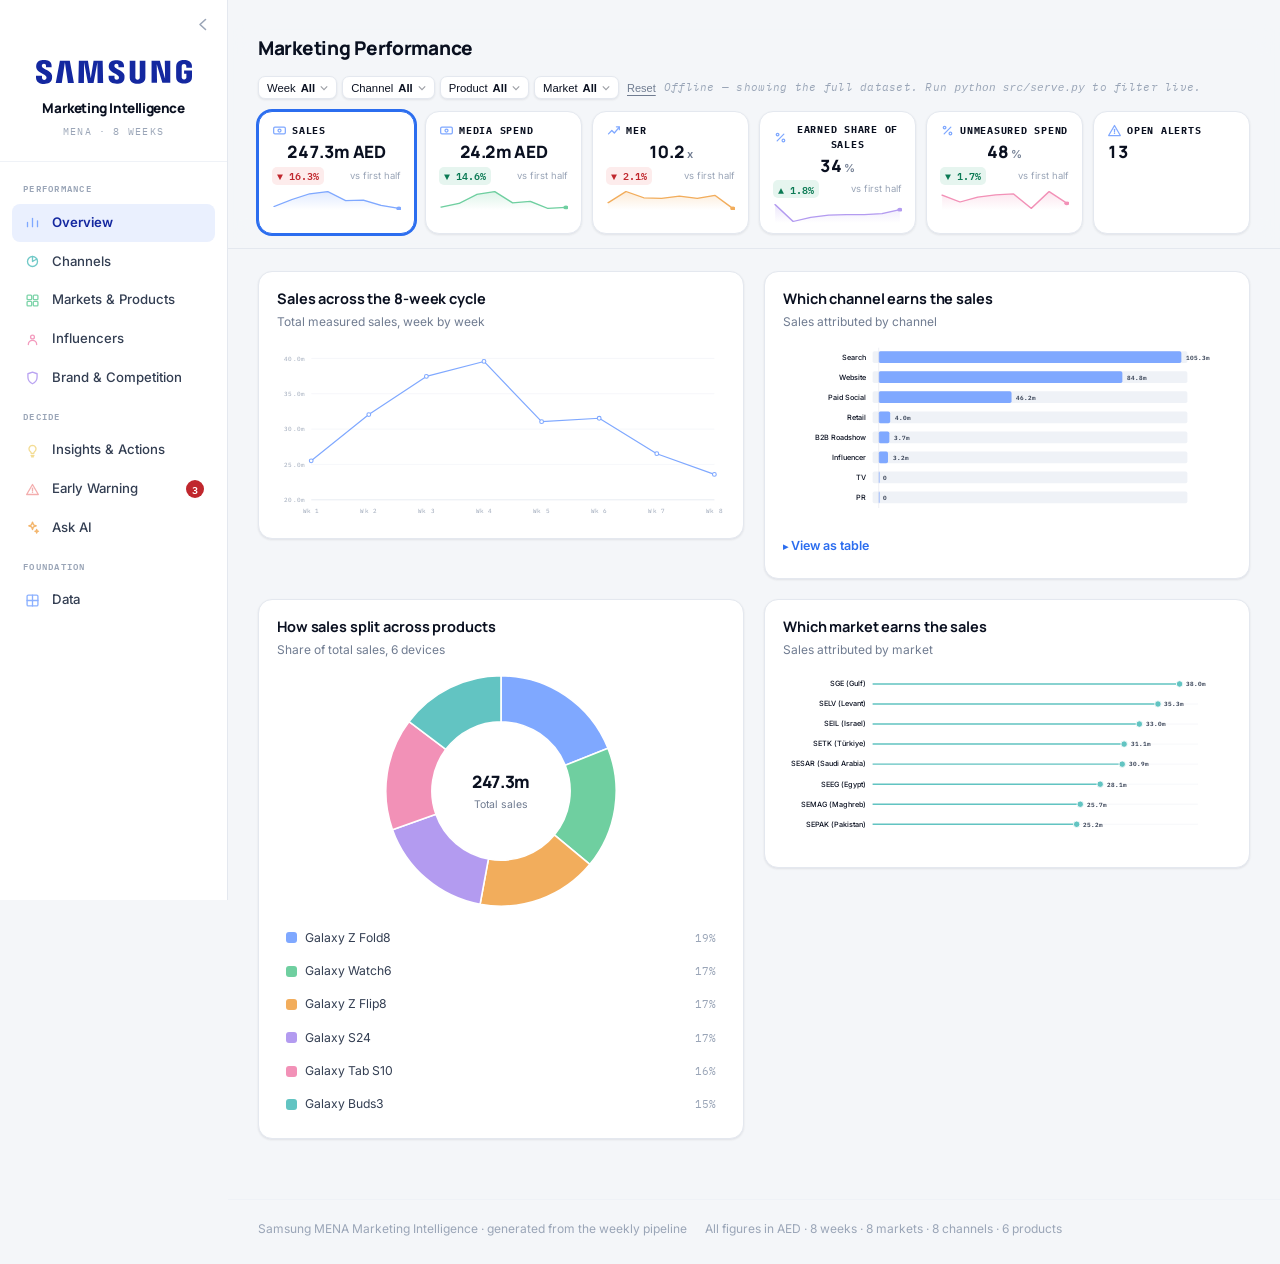
==== site/index.html @ e064be31 "Snapshot before cleanup: remove archived Streamlit/Power BI work and build artifacts" ====
<!doctype html>
<html lang="en">
<head>
<meta charset="utf-8">
<meta name="viewport" content="width=device-width, initial-scale=1">
<title>Overview · Samsung MENA Marketing Intelligence</title>
<link rel="stylesheet" href="assets/app.css">
<script>(function(){try{if(localStorage.getItem('sb-collapsed')==='1')document.documentElement.classList.add('sb-collapsed');}catch(e){}})();</script>
</head>
<body>
<div class="app">
<aside class="sidebar" id="sidebar">
  <div class="sb-top"><button class="sb-toggle" id="sbToggle" aria-label="Collapse sidebar" title="Collapse sidebar">
    <svg viewBox="0 0 15 15" fill="none" stroke="currentColor" stroke-width="1.6" stroke-linecap="round" stroke-linejoin="round"><path d="M9.5 2.5 4 7.5l5.5 5"/></svg>
  </button></div>
  <div class="sb-brand"><a href="index.html"><svg class="sb-logo" xmlns="http://www.w3.org/2000/svg" viewBox="0 0 7051.4024 1080" role="img" aria-label="Samsung"><g transform="matrix(12.944053,0,0,-12.944053,-540.03625,1620.0233)"><g transform="translate(558.9328,88.5098)"><path fill="currentColor" d="m 0,0 v -11.358 h 7.982 v -11.269 c 0.025,-1.007 -0.03,-2.093 -0.203,-2.962 -0.317,-2.102 -2.314,-5.681 -7.98,-5.681 -5.632,0 -7.593,3.579 -7.933,5.681 -0.143,0.869 -0.204,1.955 -0.204,2.962 v 35.593 c 0,1.259 0.085,2.637 0.352,3.68 0.387,1.897 2.068,5.638 7.743,5.638 5.957,0 7.444,-3.944 7.785,-5.638 0.224,-1.122 0.237,-3.004 0.237,-3.004 V 9.32 h 19.613 v 2.555 c 0,0 0.089,2.666 -0.149,5.154 C 25.769,31.638 13.732,36.26 -0.07,36.26 c -13.827,0 -25.62,-4.665 -27.338,-19.231 -0.155,-1.332 -0.392,-3.728 -0.392,-5.154 v -32.742 c 0,-1.426 0.046,-2.53 0.31,-5.136 1.28,-14.207 13.593,-19.243 27.365,-19.243 13.857,0 26.085,5.036 27.387,19.243 0.231,2.606 0.255,3.71 0.286,5.136 V 0 Z m -135.235,34.165 h -19.696 v -57.613 c 0.031,-1.004 0,-2.132 -0.173,-2.959 -0.411,-1.934 -2.05,-5.656 -7.484,-5.656 -5.364,0 -7.046,3.722 -7.426,5.656 -0.197,0.827 -0.222,1.955 -0.197,2.959 v 57.613 h -19.69 V -21.66 c -0.025,-1.439 0.088,-4.379 0.173,-5.149 1.359,-14.547 12.824,-19.27 27.14,-19.27 14.344,0 25.802,4.723 27.186,19.27 0.109,0.77 0.252,3.71 0.167,5.149 z m -180.97,0 -9.825,-60.876 -9.819,60.876 h -31.771 l -1.685,-77.878 h 19.464 l 0.527,72.094 13.392,-72.094 h 19.748 l 13.404,72.094 0.529,-72.094 h 19.513 l -1.742,77.878 z m -117.631,0 -14.426,-77.878 h 21.037 l 10.871,72.094 10.61,-72.094 h 20.891 l -14.366,77.878 z m 367.435,-62.701 -18.34,62.701 h -28.9 v -77.066 h 19.118 l -1.11,64.707 19.696,-64.707 h 27.717 v 77.066 h -19.243 z m -176.838,42.433 c -0.346,1.538 -0.246,3.172 -0.067,4.026 0.557,2.493 2.232,5.212 7.058,5.212 4.498,0 7.135,-2.804 7.135,-7.012 v -4.762 h 19.2 v 5.428 c 0,16.78 -15.044,19.416 -25.936,19.416 -13.718,0 -24.921,-4.522 -26.967,-17.148 -0.541,-3.436 -0.675,-6.486 0.186,-10.378 3.336,-15.743 30.743,-20.31 34.721,-30.266 0.702,-1.886 0.501,-4.291 0.143,-5.708 -0.596,-2.591 -2.339,-5.197 -7.506,-5.197 -4.846,0 -7.763,2.786 -7.763,6.985 l -0.006,7.474 h -20.666 v -5.941 c 0,-17.215 13.484,-22.409 28.007,-22.409 13.909,0 25.397,4.753 27.24,17.637 0.879,6.657 0.216,10.993 -0.137,12.626 -3.22,16.147 -32.431,21.004 -34.642,30.017 m -253.273,0.191 c -0.377,1.57 -0.289,3.227 -0.079,4.091 0.532,2.481 2.217,5.248 7.128,5.248 4.555,0 7.237,-2.831 7.237,-7.073 v -4.82 h 19.425 v 5.471 c 0,16.941 -15.274,19.641 -26.285,19.641 -13.833,0 -25.136,-4.592 -27.204,-17.309 -0.566,-3.491 -0.663,-6.562 0.155,-10.497 3.372,-15.922 31.05,-20.526 35.077,-30.601 0.754,-1.873 0.526,-4.278 0.152,-5.75 -0.639,-2.618 -2.396,-5.261 -7.606,-5.261 -4.865,0 -7.775,2.834 -7.775,7.091 l -0.027,7.494 h -20.898 v -5.955 c 0,-17.412 13.675,-22.648 28.311,-22.648 14.071,0 25.626,4.795 27.511,17.828 0.937,6.718 0.234,11.09 -0.082,12.748 -3.287,16.345 -32.823,21.186 -35.04,30.302"/></g></g></svg><span class="sb-name">Marketing Intelligence</span><span class="sb-meta">MENA · 8 weeks</span></a></div>
  <nav class="sb-nav"><div class="sb-nav-label">Performance</div><a href="index.html" class="on"><span class="ic"><svg width="15" height="15" viewBox="0 0 18 18" fill="none" stroke="#7FA8FF" stroke-width="1.6" stroke-linecap="round" stroke-linejoin="round"><path d="M3 14V9M9 14V4M15 14V7"/></svg></span><span class="lbl">Overview</span></a><a href="channels.html"><span class="ic"><svg width="15" height="15" viewBox="0 0 18 18" fill="none" stroke="#62C4C2" stroke-width="1.6" stroke-linecap="round" stroke-linejoin="round"><circle cx="9" cy="9" r="6"/><path d="M9 3v6l5.2-3"/></svg></span><span class="lbl">Channels</span></a><a href="portfolio.html"><span class="ic"><svg width="15" height="15" viewBox="0 0 18 18" fill="none" stroke="#6FCFA0" stroke-width="1.6" stroke-linecap="round" stroke-linejoin="round"><rect x="2.5" y="2.5" width="5.5" height="5.5" rx="1"/><rect x="10" y="2.5" width="5.5" height="5.5" rx="1"/><rect x="2.5" y="10" width="5.5" height="5.5" rx="1"/><rect x="10" y="10" width="5.5" height="5.5" rx="1"/></svg></span><span class="lbl">Markets &amp; Products</span></a><a href="influencers.html"><span class="ic"><svg width="15" height="15" viewBox="0 0 18 18" fill="none" stroke="#F291B7" stroke-width="1.6" stroke-linecap="round" stroke-linejoin="round"><circle cx="9" cy="6" r="2.3"/><path d="M4 15c0-3 2.3-5 5-5s5 2 5 5"/></svg></span><span class="lbl">Influencers</span></a><a href="brand.html"><span class="ic"><svg width="15" height="15" viewBox="0 0 18 18" fill="none" stroke="#B39BF0" stroke-width="1.6" stroke-linecap="round" stroke-linejoin="round"><path d="M9 2.5l5.5 2v4c0 4-2.3 6.7-5.5 8-3.2-1.3-5.5-4-5.5-8v-4z"/></svg></span><span class="lbl">Brand &amp; Competition</span></a><div class="sb-nav-label">Decide</div><a href="insights.html"><span class="ic"><svg width="15" height="15" viewBox="0 0 18 18" fill="none" stroke="#F2D98A" stroke-width="1.6" stroke-linecap="round" stroke-linejoin="round"><path d="M9 2.8a4.2 4.2 0 00-2.4 7.6c.5.4.9 1 .9 1.7v.4h3v-.4c0-.7.4-1.3.9-1.7A4.2 4.2 0 009 2.8z"/><path d="M7.3 15h3.4M7.8 16.6h2.4"/></svg></span><span class="lbl">Insights &amp; Actions</span></a><a href="alerts.html"><span class="ic"><svg width="15" height="15" viewBox="0 0 18 18" fill="none" stroke="#F2A6A6" stroke-width="1.6" stroke-linecap="round" stroke-linejoin="round"><path d="M9 3 16 15H2Z"/><path d="M9 7.5v3"/><circle cx="9" cy="12.3" r=".9" fill="#F2A6A6" stroke="none"/></svg></span><span class="lbl">Early Warning</span><span class="badge">3</span></a><a href="assistant.html"><span class="ic"><svg width="15" height="15" viewBox="0 0 18 18" fill="none" stroke="#F2AD5C" stroke-width="1.6" stroke-linecap="round" stroke-linejoin="round"><path d="M9 2.5l1.2 3.3L13.5 7l-3.3 1.2L9 11.5l-1.2-3.3L4.5 7l3.3-1.2z"/><path d="M14 11.3l.6 1.6 1.6.6-1.6.6-.6 1.6-.6-1.6-1.6-.6 1.6-.6z"/></svg></span><span class="lbl">Ask AI</span></a><div class="sb-nav-label">Foundation</div><a href="data.html"><span class="ic"><svg width="15" height="15" viewBox="0 0 18 18" fill="none" stroke="#7FA8FF" stroke-width="1.6" stroke-linecap="round" stroke-linejoin="round"><rect x="2.5" y="2.5" width="13" height="13" rx="1.5"/><path d="M2.5 9h13M9 2.5v13"/></svg></span><span class="lbl">Data</span></a></nav>
</aside>
<div class="main">
<main class="wrap">
<div class="page-header-bar"><div class="page-header-top"><div class="page-head"><span class="sr-only">Executive overview</span><h1>Marketing Performance</h1></div><div id="mount-filterbar" data-page="overview"></div></div><div id="mount-kpis"><div class="kpis"><button type="button" class="kpi-link selected" data-kpi="sales"><div class="kpi"><div class="lab"><svg width="15" height="15" viewBox="0 0 18 18" fill="none" stroke="currentColor" stroke-width="1.5" stroke-linecap="round" stroke-linejoin="round" class="kpi-icon"><rect x="2" y="5" width="14" height="8" rx="1.5"/><circle cx="9" cy="9" r="1.8"/></svg>Sales</div><div class="val">247.3m AED</div><div class="foot"><span class="delta down">▼ 16.3%</span><span class="vs">vs first half</span></div><svg class="spark" viewBox="0 0 120 26" preserveAspectRatio="none"><defs><linearGradient id="sg40216" x1="0" y1="0" x2="0" y2="1"><stop offset="0%" stop-color="#7FA8FF" stop-opacity=".24"/><stop offset="100%" stop-color="#7FA8FF" stop-opacity="0"/></linearGradient></defs><path d="M2.0 21.4 L18.6 12.3 L35.1 4.9 L51.7 2.0 L68.3 13.7 L84.9 13.1 L101.4 20.0 L118.0 24.0 L118.0 26 L2.0 26 Z" fill="url(#sg40216)"/><path d="M2.0 21.4 L18.6 12.3 L35.1 4.9 L51.7 2.0 L68.3 13.7 L84.9 13.1 L101.4 20.0 L118.0 24.0" fill="none" stroke="#7FA8FF" stroke-width="1.6" stroke-linejoin="round" stroke-linecap="round"/><circle cx="118.0" cy="24.0" r="2.4" fill="#7FA8FF"/></svg></div></button><button type="button" class="kpi-link" data-kpi="spend"><div class="kpi"><div class="lab"><svg width="15" height="15" viewBox="0 0 18 18" fill="none" stroke="currentColor" stroke-width="1.5" stroke-linecap="round" stroke-linejoin="round" class="kpi-icon"><rect x="2" y="5" width="14" height="8" rx="1.5"/><circle cx="9" cy="9" r="1.8"/></svg>Media spend</div><div class="val">24.2m AED</div><div class="foot"><span class="delta up">▼ 14.6%</span><span class="vs">vs first half</span></div><svg class="spark" viewBox="0 0 120 26" preserveAspectRatio="none"><defs><linearGradient id="sg99369" x1="0" y1="0" x2="0" y2="1"><stop offset="0%" stop-color="#6FCFA0" stop-opacity=".24"/><stop offset="100%" stop-color="#6FCFA0" stop-opacity="0"/></linearGradient></defs><path d="M2.0 22.2 L18.6 17.4 L35.1 5.8 L51.7 2.0 L68.3 16.6 L84.9 14.8 L101.4 24.0 L118.0 22.7 L118.0 26 L2.0 26 Z" fill="url(#sg99369)"/><path d="M2.0 22.2 L18.6 17.4 L35.1 5.8 L51.7 2.0 L68.3 16.6 L84.9 14.8 L101.4 24.0 L118.0 22.7" fill="none" stroke="#6FCFA0" stroke-width="1.6" stroke-linejoin="round" stroke-linecap="round"/><circle cx="118.0" cy="22.7" r="2.4" fill="#6FCFA0"/></svg></div></button><button type="button" class="kpi-link" data-kpi="mer"><div class="kpi"><div class="lab"><svg width="15" height="15" viewBox="0 0 18 18" fill="none" stroke="currentColor" stroke-width="1.5" stroke-linecap="round" stroke-linejoin="round" class="kpi-icon"><path d="M3 13l4-4 3 3 6-7"/><path d="M12.5 4.5H16v3.5"/></svg>MER</div><div class="val">10.2<span class="u"> x</span></div><div class="foot"><span class="delta down">▼ 2.1%</span><span class="vs">vs first half</span></div><svg class="spark" viewBox="0 0 120 26" preserveAspectRatio="none"><defs><linearGradient id="sg67293" x1="0" y1="0" x2="0" y2="1"><stop offset="0%" stop-color="#F2AD5C" stop-opacity=".24"/><stop offset="100%" stop-color="#F2AD5C" stop-opacity="0"/></linearGradient></defs><path d="M2.0 16.5 L18.6 2.0 L35.1 10.1 L51.7 11.0 L68.3 8.1 L84.9 10.8 L101.4 6.9 L118.0 24.0 L118.0 26 L2.0 26 Z" fill="url(#sg67293)"/><path d="M2.0 16.5 L18.6 2.0 L35.1 10.1 L51.7 11.0 L68.3 8.1 L84.9 10.8 L101.4 6.9 L118.0 24.0" fill="none" stroke="#F2AD5C" stroke-width="1.6" stroke-linejoin="round" stroke-linecap="round"/><circle cx="118.0" cy="24.0" r="2.4" fill="#F2AD5C"/></svg></div></button><button type="button" class="kpi-link" data-kpi="earned"><div class="kpi"><div class="lab"><svg width="15" height="15" viewBox="0 0 18 18" fill="none" stroke="currentColor" stroke-width="1.5" stroke-linecap="round" stroke-linejoin="round" class="kpi-icon"><circle cx="5.5" cy="5.5" r="1.6"/><circle cx="12.5" cy="12.5" r="1.6"/><path d="M13 5 5 13"/></svg>Earned share of sales</div><div class="val">34<span class="u"> %</span></div><div class="foot"><span class="delta up">▲ 1.8%</span><span class="vs">vs first half</span></div><svg class="spark" viewBox="0 0 120 26" preserveAspectRatio="none"><defs><linearGradient id="sg78322" x1="0" y1="0" x2="0" y2="1"><stop offset="0%" stop-color="#B39BF0" stop-opacity=".24"/><stop offset="100%" stop-color="#B39BF0" stop-opacity="0"/></linearGradient></defs><path d="M2.0 2.0 L18.6 24.0 L35.1 18.7 L51.7 15.7 L68.3 15.2 L84.9 15.1 L101.4 13.7 L118.0 8.7 L118.0 26 L2.0 26 Z" fill="url(#sg78322)"/><path d="M2.0 2.0 L18.6 24.0 L35.1 18.7 L51.7 15.7 L68.3 15.2 L84.9 15.1 L101.4 13.7 L118.0 8.7" fill="none" stroke="#B39BF0" stroke-width="1.6" stroke-linejoin="round" stroke-linecap="round"/><circle cx="118.0" cy="8.7" r="2.4" fill="#B39BF0"/></svg></div></button><button type="button" class="kpi-link" data-kpi="unmeasured"><div class="kpi"><div class="lab"><svg width="15" height="15" viewBox="0 0 18 18" fill="none" stroke="currentColor" stroke-width="1.5" stroke-linecap="round" stroke-linejoin="round" class="kpi-icon"><circle cx="5.5" cy="5.5" r="1.6"/><circle cx="12.5" cy="12.5" r="1.6"/><path d="M13 5 5 13"/></svg>Unmeasured spend</div><div class="val">48<span class="u"> %</span></div><div class="foot"><span class="delta up">▼ 1.7%</span><span class="vs">vs first half</span></div><svg class="spark" viewBox="0 0 120 26" preserveAspectRatio="none"><defs><linearGradient id="sg76508" x1="0" y1="0" x2="0" y2="1"><stop offset="0%" stop-color="#F291B7" stop-opacity=".24"/><stop offset="100%" stop-color="#F291B7" stop-opacity="0"/></linearGradient></defs><path d="M2.0 6.7 L18.6 15.6 L35.1 9.2 L51.7 6.3 L68.3 5.1 L84.9 24.0 L101.4 2.0 L118.0 17.3 L118.0 26 L2.0 26 Z" fill="url(#sg76508)"/><path d="M2.0 6.7 L18.6 15.6 L35.1 9.2 L51.7 6.3 L68.3 5.1 L84.9 24.0 L101.4 2.0 L118.0 17.3" fill="none" stroke="#F291B7" stroke-width="1.6" stroke-linejoin="round" stroke-linecap="round"/><circle cx="118.0" cy="17.3" r="2.4" fill="#F291B7"/></svg></div></button><a class="kpi-link" href="alerts.html"><div class="kpi"><div class="lab"><svg width="15" height="15" viewBox="0 0 18 18" fill="none" stroke="currentColor" stroke-width="1.5" stroke-linecap="round" stroke-linejoin="round" class="kpi-icon"><path d="M9 3 16 15H2Z"/><path d="M9 7.5v3"/><circle cx="9" cy="12.3" r=".9" fill="currentColor" stroke="none"/></svg>Open alerts</div><div class="val">13</div></div></a></div></div></div><div class="grid-2" id="ov-charts"><div id="ov-chart-1"><div class="card"><div class="card-head"><h3>Sales across the 8-week cycle</h3><div class="card-sub">Total measured sales, week by week</div></div><svg class="chart" viewBox="0 0 760 300" preserveAspectRatio="xMidYMid meet" data-chart="ov-trend-sales" role="img"><line x1="58" y1="266.0" x2="742" y2="266.0" stroke="#EFF2F7" stroke-width="1"/><text x="48" y="270.0" text-anchor="end" class="tick">20.0m</text><line x1="58" y1="206.0" x2="742" y2="206.0" stroke="#EFF2F7" stroke-width="1"/><text x="48" y="210.0" text-anchor="end" class="tick">25.0m</text><line x1="58" y1="146.1" x2="742" y2="146.1" stroke="#EFF2F7" stroke-width="1"/><text x="48" y="150.1" text-anchor="end" class="tick">30.0m</text><line x1="58" y1="86.1" x2="742" y2="86.1" stroke="#EFF2F7" stroke-width="1"/><text x="48" y="90.1" text-anchor="end" class="tick">35.0m</text><line x1="58" y1="26.2" x2="742" y2="26.2" stroke="#EFF2F7" stroke-width="1"/><text x="48" y="30.2" text-anchor="end" class="tick">40.0m</text><text x="58.0" y="288" text-anchor="middle" class="tick">Wk 1</text><text x="155.7" y="288" text-anchor="middle" class="tick">Wk 2</text><text x="253.4" y="288" text-anchor="middle" class="tick">Wk 3</text><text x="351.1" y="288" text-anchor="middle" class="tick">Wk 4</text><text x="448.9" y="288" text-anchor="middle" class="tick">Wk 5</text><text x="546.6" y="288" text-anchor="middle" class="tick">Wk 6</text><text x="644.3" y="288" text-anchor="middle" class="tick">Wk 7</text><text x="742.0" y="288" text-anchor="middle" class="tick">Wk 8</text><line x1="58" y1="266" x2="742" y2="266" stroke="#E4E8EF" stroke-width="1"/><polyline points="58.0,199.9 155.7,121.4 253.4,56.7 351.1,31.3 448.9,133.4 546.6,127.7 644.3,187.8 742.0,222.9" fill="none" stroke="#7FA8FF" stroke-width="2.0" stroke-linecap="round" stroke-linejoin="round"/><circle cx="58.0" cy="199.9" r="3.2" fill="#ffffff" stroke="#7FA8FF" stroke-width="1.8" data-title="" data-body="Wk 1: 25.5m"/><circle cx="155.7" cy="121.4" r="3.2" fill="#ffffff" stroke="#7FA8FF" stroke-width="1.8" data-title="" data-body="Wk 2: 32.1m"/><circle cx="253.4" cy="56.7" r="3.2" fill="#ffffff" stroke="#7FA8FF" stroke-width="1.8" data-title="" data-body="Wk 3: 37.5m"/><circle cx="351.1" cy="31.3" r="3.2" fill="#ffffff" stroke="#7FA8FF" stroke-width="1.8" data-title="" data-body="Wk 4: 39.6m"/><circle cx="448.9" cy="133.4" r="3.2" fill="#ffffff" stroke="#7FA8FF" stroke-width="1.8" data-title="" data-body="Wk 5: 31.1m"/><circle cx="546.6" cy="127.7" r="3.2" fill="#ffffff" stroke="#7FA8FF" stroke-width="1.8" data-title="" data-body="Wk 6: 31.5m"/><circle cx="644.3" cy="187.8" r="3.2" fill="#ffffff" stroke="#7FA8FF" stroke-width="1.8" data-title="" data-body="Wk 7: 26.5m"/><circle cx="742.0" cy="222.9" r="3.2" fill="#ffffff" stroke="#7FA8FF" stroke-width="1.8" data-title="" data-body="Wk 8: 23.6m"/><g class="hit" data-n="8"><rect x="9.1" y="16" width="97.7" height="250" fill="transparent" data-x="58.0" data-y0="16" data-y1="266" data-title="Wk 1" data-body=": 25.5m"/><rect x="106.9" y="16" width="97.7" height="250" fill="transparent" data-x="155.7" data-y0="16" data-y1="266" data-title="Wk 2" data-body=": 32.1m"/><rect x="204.6" y="16" width="97.7" height="250" fill="transparent" data-x="253.4" data-y0="16" data-y1="266" data-title="Wk 3" data-body=": 37.5m"/><rect x="302.3" y="16" width="97.7" height="250" fill="transparent" data-x="351.1" data-y0="16" data-y1="266" data-title="Wk 4" data-body=": 39.6m"/><rect x="400.0" y="16" width="97.7" height="250" fill="transparent" data-x="448.9" data-y0="16" data-y1="266" data-title="Wk 5" data-body=": 31.1m"/><rect x="497.7" y="16" width="97.7" height="250" fill="transparent" data-x="546.6" data-y0="16" data-y1="266" data-title="Wk 6" data-body=": 31.5m"/><rect x="595.4" y="16" width="97.7" height="250" fill="transparent" data-x="644.3" data-y0="16" data-y1="266" data-title="Wk 7" data-body=": 26.5m"/><rect x="693.1" y="16" width="97.7" height="250" fill="transparent" data-x="742.0" data-y0="16" data-y1="266" data-title="Wk 8" data-body=": 23.6m"/></g><line class="crosshair" x1="0" y1="16" x2="0" y2="266" stroke="#E4E8EF" stroke-width="1" opacity="0"/></svg></div></div><div id="ov-chart-2"><div class="card"><div class="card-head"><h3>Which channel earns the sales</h3><div class="card-sub">Sales attributed by channel</div></div><svg class="chart" viewBox="0 0 760 302" preserveAspectRatio="xMidYMid meet" data-chart="ov-sales-channel" role="img"><rect x="152.0" y="14.0" width="534.0" height="20" rx="3" fill="#EFF2F7"/><rect x="162.3" y="14.0" width="513.5" height="20" rx="3" fill="#7FA8FF" data-title="Search" data-body="105.3m" class="bar" data-fdim="channel" data-fval="Search"/><text x="140" y="28.0" text-anchor="end" class="cat">Search</text><text x="683.7" y="28.0" text-anchor="start" class="val" fill="#333E52">105.3m</text><rect x="152.0" y="48.0" width="534.0" height="20" rx="3" fill="#EFF2F7"/><rect x="162.3" y="48.0" width="413.4" height="20" rx="3" fill="#7FA8FF" data-title="Website" data-body="84.8m" class="bar" data-fdim="channel" data-fval="Website"/><text x="140" y="62.0" text-anchor="end" class="cat">Website</text><text x="583.7" y="62.0" text-anchor="start" class="val" fill="#333E52">84.8m</text><rect x="152.0" y="82.0" width="534.0" height="20" rx="3" fill="#EFF2F7"/><rect x="162.3" y="82.0" width="225.4" height="20" rx="3" fill="#7FA8FF" data-title="Paid Social" data-body="46.2m" class="bar" data-fdim="channel" data-fval="Paid Social"/><text x="140" y="96.0" text-anchor="end" class="cat">Paid Social</text><text x="395.6" y="96.0" text-anchor="start" class="val" fill="#333E52">46.2m</text><rect x="152.0" y="116.0" width="534.0" height="20" rx="3" fill="#EFF2F7"/><rect x="162.3" y="116.0" width="19.5" height="20" rx="3" fill="#7FA8FF" data-title="Retail" data-body="4.0m" class="bar" data-fdim="channel" data-fval="Retail"/><text x="140" y="130.0" text-anchor="end" class="cat">Retail</text><text x="189.7" y="130.0" text-anchor="start" class="val" fill="#333E52">4.0m</text><rect x="152.0" y="150.0" width="534.0" height="20" rx="3" fill="#EFF2F7"/><rect x="162.3" y="150.0" width="18.1" height="20" rx="3" fill="#7FA8FF" data-title="B2B Roadshow" data-body="3.7m" class="bar" data-fdim="channel" data-fval="B2B Roadshow"/><text x="140" y="164.0" text-anchor="end" class="cat">B2B Roadshow</text><text x="188.4" y="164.0" text-anchor="start" class="val" fill="#333E52">3.7m</text><rect x="152.0" y="184.0" width="534.0" height="20" rx="3" fill="#EFF2F7"/><rect x="162.3" y="184.0" width="15.8" height="20" rx="3" fill="#7FA8FF" data-title="Influencer" data-body="3.2m" class="bar" data-fdim="channel" data-fval="Influencer"/><text x="140" y="198.0" text-anchor="end" class="cat">Influencer</text><text x="186.1" y="198.0" text-anchor="start" class="val" fill="#333E52">3.2m</text><rect x="152.0" y="218.0" width="534.0" height="20" rx="3" fill="#EFF2F7"/><rect x="162.3" y="218.0" width="1.5" height="20" rx="3" fill="#7FA8FF" data-title="TV" data-body="0" class="bar" data-fdim="channel" data-fval="TV"/><text x="140" y="232.0" text-anchor="end" class="cat">TV</text><text x="170.3" y="232.0" text-anchor="start" class="val" fill="#333E52">0</text><rect x="152.0" y="252.0" width="534.0" height="20" rx="3" fill="#EFF2F7"/><rect x="162.3" y="252.0" width="1.5" height="20" rx="3" fill="#7FA8FF" data-title="PR" data-body="0" class="bar" data-fdim="channel" data-fval="PR"/><text x="140" y="266.0" text-anchor="end" class="cat">PR</text><text x="170.3" y="266.0" text-anchor="start" class="val" fill="#333E52">0</text><line x1="162.3" y1="8" x2="162.3" y2="280.0" stroke="#E4E8EF" stroke-width="1"/></svg><details class="table-view"><summary>View as table</summary><div class="table-wrap"><table><thead><tr><th class="">channel</th><th class="num">sales aed</th></tr></thead><tbody><tr><td>Search</td><td class="num">105.3m</td></tr><tr><td>Website</td><td class="num">84.8m</td></tr><tr><td>Paid Social</td><td class="num">46.2m</td></tr><tr><td>Retail</td><td class="num">4.0m</td></tr><tr><td>B2B Roadshow</td><td class="num">3.7m</td></tr><tr><td>Influencer</td><td class="num">3.2m</td></tr><tr><td>TV</td><td class="num">0</td></tr><tr><td>PR</td><td class="num">0</td></tr></tbody></table></div></details></div></div><div id="ov-chart-3"><div class="card"><div class="card-head"><h3>How sales split across products</h3><div class="card-sub">Share of total sales, 6 devices</div></div><div class="pie-block"><div class="pie-svg-wrap donut-wrap"><svg class="chart chart-pie" viewBox="0 0 300 300" preserveAspectRatio="xMidYMid meet" data-chart="ov-sales-product" role="img"><path class="pie-slice" d="M150.00,6.00 A144.0,144.0 0 0,1 283.71,96.54 L230.23,117.92 A86.4,86.4 0 0,0 150.00,63.60 Z" fill="#7FA8FF" data-title="Galaxy Z Fold8" data-body="46.9m · 18.9% of total" data-fdim="product" data-fval="Galaxy Z Fold8"/><path class="pie-slice" d="M283.71,96.54 A144.0,144.0 0 0,1 261.08,241.64 L216.65,204.99 A86.4,86.4 0 0,0 230.23,117.92 Z" fill="#6FCFA0" data-title="Galaxy Watch6" data-body="42.1m · 17.0% of total" data-fdim="product" data-fval="Galaxy Watch6"/><path class="pie-slice" d="M261.08,241.64 A144.0,144.0 0 0,1 123.83,291.60 L134.30,234.96 A86.4,86.4 0 0,0 216.65,204.99 Z" fill="#F2AD5C" data-title="Galaxy Z Flip8" data-body="41.9m · 16.9% of total" data-fdim="product" data-fval="Galaxy Z Flip8"/><path class="pie-slice" d="M123.83,291.60 A144.0,144.0 0 0,1 14.35,198.33 L68.61,179.00 A86.4,86.4 0 0,0 134.30,234.96 Z" fill="#B39BF0" data-title="Galaxy S24" data-body="41.2m · 16.6% of total" data-fdim="product" data-fval="Galaxy S24"/><path class="pie-slice" d="M14.35,198.33 A144.0,144.0 0 0,1 35.09,63.21 L81.06,97.93 A86.4,86.4 0 0,0 68.61,179.00 Z" fill="#F291B7" data-title="Galaxy Tab S10" data-body="38.9m · 15.7% of total" data-fdim="product" data-fval="Galaxy Tab S10"/><path class="pie-slice" d="M35.09,63.21 A144.0,144.0 0 0,1 150.00,6.00 L150.00,63.60 A86.4,86.4 0 0,0 81.06,97.93 Z" fill="#62C4C2" data-title="Galaxy Buds3" data-body="36.4m · 14.7% of total" data-fdim="product" data-fval="Galaxy Buds3"/></svg><div class="donut-center"><div class="donut-center-val">247.3m</div><div class="donut-center-sub">Total sales</div></div></div><div class="pie-legend"><span class="pie-legend-item" data-fdim="product" data-fval="Galaxy Z Fold8"><span class="lg-dot" style="background:#7FA8FF"></span><span class="pli-label">Galaxy Z Fold8</span><span class="pli-share">19%</span></span><span class="pie-legend-item" data-fdim="product" data-fval="Galaxy Watch6"><span class="lg-dot" style="background:#6FCFA0"></span><span class="pli-label">Galaxy Watch6</span><span class="pli-share">17%</span></span><span class="pie-legend-item" data-fdim="product" data-fval="Galaxy Z Flip8"><span class="lg-dot" style="background:#F2AD5C"></span><span class="pli-label">Galaxy Z Flip8</span><span class="pli-share">17%</span></span><span class="pie-legend-item" data-fdim="product" data-fval="Galaxy S24"><span class="lg-dot" style="background:#B39BF0"></span><span class="pli-label">Galaxy S24</span><span class="pli-share">17%</span></span><span class="pie-legend-item" data-fdim="product" data-fval="Galaxy Tab S10"><span class="lg-dot" style="background:#F291B7"></span><span class="pli-label">Galaxy Tab S10</span><span class="pli-share">16%</span></span><span class="pie-legend-item" data-fdim="product" data-fval="Galaxy Buds3"><span class="lg-dot" style="background:#62C4C2"></span><span class="pli-label">Galaxy Buds3</span><span class="pli-share">15%</span></span></div></div></div></div><div id="ov-chart-4"><div class="card"><div class="card-head"><h3>Which market earns the sales</h3><div class="card-sub">Sales attributed by market</div></div><svg class="chart" viewBox="0 0 760 302" preserveAspectRatio="xMidYMid meet" data-chart="ov-sales-market" role="img"><line x1="152" y1="22.0" x2="704" y2="22.0" stroke="#EFF2F7" stroke-width="1"/><line x1="152.0" y1="22.0" x2="672.8" y2="22.0" stroke="#62C4C2" stroke-width="2.5" data-fdim="market" data-fval="SGE"/><circle cx="672.8" cy="22.0" r="5.5" fill="#62C4C2" stroke="#ffffff" stroke-width="1.5" class="bar" data-title="SGE (Gulf)" data-body="38.0m" data-fdim="market" data-fval="SGE"/><text x="140" y="26.0" text-anchor="end" class="cat">SGE (Gulf)</text><text x="683.8" y="26.0" text-anchor="start" class="val" fill="#333E52">38.0m</text><line x1="152" y1="56.0" x2="704" y2="56.0" stroke="#EFF2F7" stroke-width="1"/><line x1="152.0" y1="56.0" x2="636.1" y2="56.0" stroke="#62C4C2" stroke-width="2.5" data-fdim="market" data-fval="SELV"/><circle cx="636.1" cy="56.0" r="5.5" fill="#62C4C2" stroke="#ffffff" stroke-width="1.5" class="bar" data-title="SELV (Levant)" data-body="35.3m" data-fdim="market" data-fval="SELV"/><text x="140" y="60.0" text-anchor="end" class="cat">SELV (Levant)</text><text x="647.1" y="60.0" text-anchor="start" class="val" fill="#333E52">35.3m</text><line x1="152" y1="90.0" x2="704" y2="90.0" stroke="#EFF2F7" stroke-width="1"/><line x1="152.0" y1="90.0" x2="604.5" y2="90.0" stroke="#62C4C2" stroke-width="2.5" data-fdim="market" data-fval="SEIL"/><circle cx="604.5" cy="90.0" r="5.5" fill="#62C4C2" stroke="#ffffff" stroke-width="1.5" class="bar" data-title="SEIL (Israel)" data-body="33.0m" data-fdim="market" data-fval="SEIL"/><text x="140" y="94.0" text-anchor="end" class="cat">SEIL (Israel)</text><text x="615.5" y="94.0" text-anchor="start" class="val" fill="#333E52">33.0m</text><line x1="152" y1="124.0" x2="704" y2="124.0" stroke="#EFF2F7" stroke-width="1"/><line x1="152.0" y1="124.0" x2="578.7" y2="124.0" stroke="#62C4C2" stroke-width="2.5" data-fdim="market" data-fval="SETK"/><circle cx="578.7" cy="124.0" r="5.5" fill="#62C4C2" stroke="#ffffff" stroke-width="1.5" class="bar" data-title="SETK (Türkiye)" data-body="31.1m" data-fdim="market" data-fval="SETK"/><text x="140" y="128.0" text-anchor="end" class="cat">SETK (Türkiye)</text><text x="589.7" y="128.0" text-anchor="start" class="val" fill="#333E52">31.1m</text><line x1="152" y1="158.0" x2="704" y2="158.0" stroke="#EFF2F7" stroke-width="1"/><line x1="152.0" y1="158.0" x2="575.5" y2="158.0" stroke="#62C4C2" stroke-width="2.5" data-fdim="market" data-fval="SESAR"/><circle cx="575.5" cy="158.0" r="5.5" fill="#62C4C2" stroke="#ffffff" stroke-width="1.5" class="bar" data-title="SESAR (Saudi Arabia)" data-body="30.9m" data-fdim="market" data-fval="SESAR"/><text x="140" y="162.0" text-anchor="end" class="cat">SESAR (Saudi Arabia)</text><text x="586.5" y="162.0" text-anchor="start" class="val" fill="#333E52">30.9m</text><line x1="152" y1="192.0" x2="704" y2="192.0" stroke="#EFF2F7" stroke-width="1"/><line x1="152.0" y1="192.0" x2="538.1" y2="192.0" stroke="#62C4C2" stroke-width="2.5" data-fdim="market" data-fval="SEEG"/><circle cx="538.1" cy="192.0" r="5.5" fill="#62C4C2" stroke="#ffffff" stroke-width="1.5" class="bar" data-title="SEEG (Egypt)" data-body="28.1m" data-fdim="market" data-fval="SEEG"/><text x="140" y="196.0" text-anchor="end" class="cat">SEEG (Egypt)</text><text x="549.1" y="196.0" text-anchor="start" class="val" fill="#333E52">28.1m</text><line x1="152" y1="226.0" x2="704" y2="226.0" stroke="#EFF2F7" stroke-width="1"/><line x1="152.0" y1="226.0" x2="504.3" y2="226.0" stroke="#62C4C2" stroke-width="2.5" data-fdim="market" data-fval="SEMAG"/><circle cx="504.3" cy="226.0" r="5.5" fill="#62C4C2" stroke="#ffffff" stroke-width="1.5" class="bar" data-title="SEMAG (Maghreb)" data-body="25.7m" data-fdim="market" data-fval="SEMAG"/><text x="140" y="230.0" text-anchor="end" class="cat">SEMAG (Maghreb)</text><text x="515.3" y="230.0" text-anchor="start" class="val" fill="#333E52">25.7m</text><line x1="152" y1="260.0" x2="704" y2="260.0" stroke="#EFF2F7" stroke-width="1"/><line x1="152.0" y1="260.0" x2="498.2" y2="260.0" stroke="#62C4C2" stroke-width="2.5" data-fdim="market" data-fval="SEPAK"/><circle cx="498.2" cy="260.0" r="5.5" fill="#62C4C2" stroke="#ffffff" stroke-width="1.5" class="bar" data-title="SEPAK (Pakistan)" data-body="25.2m" data-fdim="market" data-fval="SEPAK"/><text x="140" y="264.0" text-anchor="end" class="cat">SEPAK (Pakistan)</text><text x="509.2" y="264.0" text-anchor="start" class="val" fill="#333E52">25.2m</text></svg></div></div></div><script>window.__OVERVIEW_DATA__ = {"weeks":["Wk 1","Wk 2","Wk 3","Wk 4","Wk 5","Wk 6","Wk 7","Wk 8"],"trend":{"sales":[25509299.0,32054120.0,37456814.0,39568841.0,31056366.0,31531099.0,26518791.0,23594075.0],"spend":[2622204.0,2922429.0,3644992.0,3878327.0,2971850.0,3085967.0,2512911.0,2595146.0],"mer":[9.728190102676985,10.968314371367105,10.276240386810176,10.202554090977888,10.450179517808772,10.217574912499064,10.55301640209303,9.091617581438578],"earned_share":[38.319849557606425,31.393012817073124,33.05918650742692,34.01655358063179,34.16344333396895,34.18762219483691,34.62942183148546,36.21644417083526],"unmeasured_share":[49.312829970513356,46.52178034094241,48.55050436324689,49.443922598584386,49.823308713427664,43.905459779706,50.79579022098276,45.99895343075111]},"breakdown":{"sales":{"channel":[{"label":"Search","fval":"Search","value":105319441.0},{"label":"Website","fval":"Website","value":84798649.0},{"label":"Paid Social","fval":"Paid Social","value":46224013.0},{"label":"Retail","fval":"Retail","value":3993587.0},{"label":"B2B Roadshow","fval":"B2B Roadshow","value":3710702.0},{"label":"Influencer","fval":"Influencer","value":3243013.0},{"label":"TV","fval":"TV","value":0.0},{"label":"PR","fval":"PR","value":0.0}],"market":[{"label":"SGE (Gulf)","fval":"SGE","value":37962291.0},{"label":"SELV (Levant)","fval":"SELV","value":35289767.0},{"label":"SEIL (Israel)","fval":"SEIL","value":32989782.0},{"label":"SETK (T\u00fcrkiye)","fval":"SETK","value":31107413.0},{"label":"SESAR (Saudi Arabia)","fval":"SESAR","value":30869580.0},{"label":"SEEG (Egypt)","fval":"SEEG","value":28149317.0},{"label":"SEMAG (Maghreb)","fval":"SEMAG","value":25683017.0},{"label":"SEPAK (Pakistan)","fval":"SEPAK","value":25238238.0}],"product":[{"label":"Galaxy Z Fold8","fval":"Galaxy Z Fold8","value":46852883.0},{"label":"Galaxy Watch6","fval":"Galaxy Watch6","value":42119061.0},{"label":"Galaxy Z Flip8","fval":"Galaxy Z Flip8","value":41866687.0},{"label":"Galaxy S24","fval":"Galaxy S24","value":41156593.0},{"label":"Galaxy Tab S10","fval":"Galaxy Tab S10","value":38932099.0},{"label":"Galaxy Buds3","fval":"Galaxy Buds3","value":36362082.0}]},"spend":{"channel":[{"label":"TV","fval":"TV","value":11645683.0},{"label":"Paid Social","fval":"Paid Social","value":5323215.0},{"label":"Search","fval":"Search","value":4505433.0},{"label":"Influencer","fval":"Influencer","value":1555332.0},{"label":"B2B Roadshow","fval":"B2B Roadshow","value":875046.0},{"label":"Retail","fval":"Retail","value":329117.0},{"label":"PR","fval":"PR","value":0.0},{"label":"Website","fval":"Website","value":0.0}],"market":[{"label":"SGE (Gulf)","fval":"SGE","value":3515502.0},{"label":"SELV (Levant)","fval":"SELV","value":3395617.0},{"label":"SEIL (Israel)","fval":"SEIL","value":3267343.0},{"label":"SESAR (Saudi Arabia)","fval":"SESAR","value":3010310.0},{"label":"SETK (T\u00fcrkiye)","fval":"SETK","value":2942285.0},{"label":"SEEG (Egypt)","fval":"SEEG","value":2893394.0},{"label":"SEMAG (Maghreb)","fval":"SEMAG","value":2628230.0},{"label":"SEPAK (Pakistan)","fval":"SEPAK","value":2581145.0}],"product":[{"label":"Galaxy Z Fold8","fval":"Galaxy Z Fold8","value":2369191.0},{"label":"Galaxy Z Flip8","fval":"Galaxy Z Flip8","value":2181376.0},{"label":"Galaxy Watch6","fval":"Galaxy Watch6","value":2177625.0},{"label":"Galaxy S24","fval":"Galaxy S24","value":2049475.0},{"label":"Galaxy Tab S10","fval":"Galaxy Tab S10","value":2046658.0},{"label":"Galaxy Buds3","fval":"Galaxy Buds3","value":1763818.0}]},"mer":{"channel":[{"label":"Search","fval":"Search","value":23.376097480530728},{"label":"Retail","fval":"Retail","value":12.134247091459876},{"label":"Paid Social","fval":"Paid Social","value":8.683476620801526},{"label":"B2B Roadshow","fval":"B2B Roadshow","value":4.2405793523997595},{"label":"Influencer","fval":"Influencer","value":2.0850937291845084}],"market":[{"label":"SGE (Gulf)","fval":"SGE","value":10.798540578273032},{"label":"SETK (T\u00fcrkiye)","fval":"SETK","value":10.572535631320555},{"label":"SELV (Levant)","fval":"SELV","value":10.39274070073274},{"label":"SESAR (Saudi Arabia)","fval":"SESAR","value":10.25461829512575},{"label":"SEIL (Israel)","fval":"SEIL","value":10.096822402790279},{"label":"SEPAK (Pakistan)","fval":"SEPAK","value":9.777923363468538},{"label":"SEMAG (Maghreb)","fval":"SEMAG","value":9.771982284655452},{"label":"SEEG (Egypt)","fval":"SEEG","value":9.728822621461163}],"product":[{"label":"Galaxy Buds3","fval":"Galaxy Buds3","value":20.615552171482545},{"label":"Galaxy S24","fval":"Galaxy S24","value":20.08152966003489},{"label":"Galaxy Z Fold8","fval":"Galaxy Z Fold8","value":19.775899452597955},{"label":"Galaxy Watch6","fval":"Galaxy Watch6","value":19.34174203547443},{"label":"Galaxy Z Flip8","fval":"Galaxy Z Flip8","value":19.19278794669053},{"label":"Galaxy Tab S10","fval":"Galaxy Tab S10","value":19.022278758835135}]},"earned_share":{"market":[{"label":"SEPAK (Pakistan)","fval":"SEPAK","value":36.60389049346472},{"label":"SESAR (Saudi Arabia)","fval":"SESAR","value":35.70217022712975},{"label":"SGE (Gulf)","fval":"SGE","value":35.649128763066486},{"label":"SEIL (Israel)","fval":"SEIL","value":33.86597704707476},{"label":"SETK (T\u00fcrkiye)","fval":"SETK","value":33.4823246150363},{"label":"SEEG (Egypt)","fval":"SEEG","value":33.29004749919865},{"label":"SELV (Levant)","fval":"SELV","value":33.02249629474743},{"label":"SEMAG (Maghreb)","fval":"SEMAG","value":32.682515453694556}],"product":[{"label":"Galaxy S24","fval":"Galaxy S24","value":35.760185494460146},{"label":"Galaxy Tab S10","fval":"Galaxy Tab S10","value":35.63116902584677},{"label":"Galaxy Watch6","fval":"Galaxy Watch6","value":35.053459525130435},{"label":"Galaxy Z Flip8","fval":"Galaxy Z Flip8","value":33.74982835398463},{"label":"Galaxy Z Fold8","fval":"Galaxy Z Fold8","value":32.911044129344184},{"label":"Galaxy Buds3","fval":"Galaxy Buds3","value":32.712970065905466}]},"unmeasured":{"market":[{"label":"SGE (Gulf)","fval":"SGE","value":1652731.0},{"label":"SELV (Levant)","fval":"SELV","value":1629840.0},{"label":"SEIL (Israel)","fval":"SEIL","value":1553243.0},{"label":"SESAR (Saudi Arabia)","fval":"SESAR","value":1494215.0},{"label":"SETK (T\u00fcrkiye)","fval":"SETK","value":1416893.0},{"label":"SEEG (Egypt)","fval":"SEEG","value":1409460.0},{"label":"SEPAK (Pakistan)","fval":"SEPAK","value":1254955.0},{"label":"SEMAG (Maghreb)","fval":"SEMAG","value":1234346.0}],"channel":[{"label":"TV","fval":"TV","value":11645683.0},{"label":"Paid Social","fval":"Paid Social","value":0.0},{"label":"Search","fval":"Search","value":0.0},{"label":"Influencer","fval":"Influencer","value":0.0},{"label":"B2B Roadshow","fval":"B2B Roadshow","value":0.0},{"label":"Retail","fval":"Retail","value":0.0},{"label":"PR","fval":"PR","value":0.0},{"label":"Website","fval":"Website","value":0.0}]}},"earned_contrib":[{"label":"Paid","fval":"Paid","value":162490756.0},{"label":"Earned","fval":"Earned","value":84798649.0}],"measured_split":[{"label":"Measured","fval":"Measured","value":12588143.0},{"label":"Unmeasured","fval":"Unmeasured","value":11645683.0}],"totals":{"sales":247289405.0,"spend":24233826.0},"tv_share_of_spend":0.48055486574839645};</script>
</main>
<footer><div class="footer-inner">
  <span>Samsung MENA Marketing Intelligence · generated from the weekly pipeline</span>
  <span>All figures in AED · 8 weeks · 8 markets · 8 channels · 6 products</span>
</div></footer>
</div>
</div>
<script src="assets/app_charts.js"></script>
<script src="assets/app_filter.js"></script>
<script src="assets/app_pages.js"></script>
<script src="assets/app.js"></script>
</body>
</html>
---- site/assets/app.css ----
/* Samsung MENA — Marketing Intelligence — static site
   Presentation layer only. Design tokens, component styling and chart
   styling are ported directly from the reference dashboard
   (samsung-marketing-intelligence/dashboard/template.html + app_core.js) --
   same custom-property names where they map 1:1, so the two are easy to
   diff against each other later. No data, KPI definition, calculation or
   filter-semantics code lives in this file or reads it.

   Two deliberate departures from the reference, both noted at the point
   they occur: (1) the 8-hue SERIES palette used for multi-category charts
   (weekly sales by market, weekly spend by channel) has no reference
   equivalent -- the reference's own chart palette is six chrome/status
   colours, not an 8-way categorical set -- so the existing
   colour-vision-validated palette is kept, anchored to the reference's
   exact accent blue. (2) Fonts list Manrope/Inter/IBM Plex Mono first for
   parity when online, with a plain system stack as the offline fallback --
   the site still has to open by double-clicking with no network, which the
   reference (served, not opened from disk) doesn't need to guarantee. */

@import url('https://fonts.googleapis.com/css2?family=Inter:wght@400;500;600;700;800&family=Manrope:wght@400;500;600;700;800&family=IBM+Plex+Mono:wght@400;500;600&display=swap');

:root {
  /* ---- surfaces & ink, ported 1:1 from the reference's :root ---- */
  --bg: #F4F6F9;
  --surface: #FFFFFF;
  --surface-2: #FAFBFD;
  --ink: #0A1020;
  --ink-2: #333E52;
  --muted: #707C91;
  --faint: #9AA5B7;
  --line: #E4E8EF;
  --line-2: #EFF2F7;

  /* ---- brand & accent ---- */
  --blue: #1428A0;
  --blue-2: #2B6DEF;
  --blue-soft: #EAF0FE;
  --blue-tint: #F5F8FF;
  --accent: var(--blue-2);

  /* ---- status, ported 1:1 ---- */
  --pos: #0B7A54;
  --pos-soft: #E6F5EF;
  --warn: #B26A00;
  --warn-soft: #FDF3E3;
  --crit: #C0272D;
  --crit-soft: #FDECEC;
  --neutral: #8894A8;

  /* ---- 8-way categorical chart palette -- no reference equivalent, see
     file header. Slot 0 anchored to the reference's exact accent blue. ---- */
  --series-1: #2B6DEF;
  --series-2: #eb6834;
  --series-3: #1baf7a;
  --series-4: #eda100;
  --series-5: #e87ba4;
  --series-6: #008300;
  --series-7: #4a3aa7;
  --series-8: #e34948;
  --series-muted: #C7D6FB;

  /* legacy aliases some generated HTML still references -- same values,
     kept so build_site.py/site_charts.py don't need a synchronised rename */
  --samsung-blue: var(--blue);
  --samsung-blue-dark: #0F2088;
  --samsung-blue-tint: var(--blue-tint);
  --good: var(--pos);
  --warning: var(--warn);
  --serious: #ec835a;
  --critical: var(--crit);
  --success-text: var(--pos);
  --page: var(--bg);
  --grid: var(--line-2);
  --baseline: var(--line);

  /* ---- type, ported 1:1 ---- */
  --sans: 'Inter', -apple-system, BlinkMacSystemFont, 'Segoe UI', Roboto, sans-serif;
  --display: 'Manrope', 'Inter', -apple-system, sans-serif;
  --mono: 'IBM Plex Mono', ui-monospace, 'SF Mono', Menlo, monospace;

  /* ---- radius & shadow, ported 1:1 ---- */
  --r-sm: 8px;
  --r: 14px;
  --r-lg: 20px;
  --radius: var(--r-sm);
  --radius-lg: var(--r);
  --sh-1: 0 1px 2px rgba(16,26,48,.05), 0 1px 3px rgba(16,26,48,.04);
  --sh-2: 0 2px 6px rgba(16,26,48,.06), 0 8px 24px rgba(16,26,48,.06);
  --sh-3: 0 12px 40px rgba(16,26,48,.12);
  --shadow: var(--sh-1);
  --shadow-hover: var(--sh-2);

  --sidebar-w: 228px;
  --sidebar-w-collapsed: 72px;
  --maxw: 1560px;
}

* { box-sizing: border-box; }
html { -webkit-text-size-adjust: 100%; scroll-behavior: smooth; }

body {
  margin: 0;
  background: var(--bg);
  color: var(--ink);
  font-family: var(--sans);
  font-size: 14px;
  line-height: 1.5;
  -webkit-font-smoothing: antialiased;
}
h1, h2, h3, h4 { font-family: var(--display); margin: 0; letter-spacing: -.02em; }
a { color: var(--blue-2); }
::-webkit-scrollbar { width: 10px; height: 10px; }
::-webkit-scrollbar-thumb { background: #D4DAE4; border-radius: 8px; border: 3px solid var(--bg); }
::-webkit-scrollbar-track { background: transparent; }

/* ================================================================ shell */
.app { display: flex; min-height: 100vh; }

/* -------------------------------------------------------------- sidebar */
/* Ported from the reference's .sidebar: white surface, hairline right
   border, sticky full-height column. The reference sidebar is fixed-width
   and has no collapse affordance; the toggle here is an addition (kept from
   the previous build) rendered in the same light chrome instead of removed,
   since a very wide first-load sidebar was an earlier, explicitly reported
   complaint. */
.sidebar {
  flex: none; width: var(--sidebar-w); background: var(--surface); color: var(--ink);
  border-right: 1px solid var(--line);
  display: flex; flex-direction: column;
  position: sticky; top: 0; height: 100vh; overflow-y: auto;
  transition: width .16s ease; z-index: 40;
}
html.sb-collapsed .sidebar { width: var(--sidebar-w-collapsed); }

.sb-top { display: flex; justify-content: flex-end; padding: 10px 10px 0; }
.sb-toggle {
  background: transparent; border: none; color: var(--faint);
  width: 28px; height: 28px; border-radius: var(--r-sm); cursor: pointer;
  display: flex; align-items: center; justify-content: center;
  transition: background .12s ease, color .12s ease;
}
.sb-toggle:hover { background: var(--surface-2); color: var(--ink); }
.sb-toggle svg { width: 15px; height: 15px; transition: transform .16s ease; }
html.sb-collapsed .sb-toggle svg { transform: rotate(180deg); }

.sb-brand { padding: 22px 16px; border-bottom: 1px solid var(--line-2); margin-bottom: 8px; overflow: hidden; }
.sb-brand a { display: flex; flex-direction: column; align-items: center; text-align: center; text-decoration: none; color: inherit; }
.sb-logo { width: 156px; max-width: 100%; height: auto; color: var(--blue); display: block; margin: 0 auto 14px; }
html.sb-collapsed .sb-logo { width: 24px; margin-bottom: 0; }
.sb-name { display: block; font-family: var(--display); font-weight: 800; font-size: 13.5px; letter-spacing: -.03em; color: var(--ink); white-space: nowrap; }
.sb-meta { display: block; font-family: var(--mono); font-size: 9.5px; letter-spacing: .13em; text-transform: uppercase; color: var(--faint); margin-top: 7px; white-space: nowrap; }
html.sb-collapsed .sb-name, html.sb-collapsed .sb-meta { display: none; }

.sb-nav { display: flex; flex-direction: column; gap: 1px; padding: 10px 12px 16px; flex: 1; overflow-y: auto; }
.sb-nav-label {
  font-family: var(--mono); font-size: 9px; font-weight: 600; letter-spacing: .14em;
  text-transform: uppercase; color: var(--faint); padding: 12px 11px 7px;
}
.sb-nav-label:first-child { padding-top: 2px; }
.sb-nav a {
  display: flex; align-items: center; gap: 11px; padding: 9px 11px;
  border-radius: var(--r-sm); color: var(--ink-2); font-size: 13.2px; font-weight: 500;
  text-decoration: none; white-space: nowrap; overflow: hidden;
  transition: background .12s ease, color .12s ease;
}
.sb-nav a .ic { flex: none; width: 18px; height: 18px; display: flex; align-items: center; justify-content: center; opacity: .9; }
.sb-nav a .lbl { overflow: hidden; text-overflow: ellipsis; }
.sb-nav a .badge {
  margin-left: auto; font-family: var(--mono); font-size: 9.5px; font-weight: 600;
  background: var(--crit); color: #fff; border-radius: 20px; padding: 2px 6px; flex: none;
}
.sb-nav a:hover { background: var(--surface-2); color: var(--ink); }
.sb-nav a.on { background: var(--blue-soft); color: var(--blue); font-weight: 600; }
.sb-nav a.on .ic { opacity: 1; }
html.sb-collapsed .sb-nav-label, html.sb-collapsed .sb-nav a .lbl, html.sb-collapsed .sb-nav a .badge { display: none; }
html.sb-collapsed .sb-nav a { justify-content: center; padding: 10px; }

/* ---------------------------------------------------------------- main */
.main { flex: 1; min-width: 0; display: flex; flex-direction: column; }
.wrap { max-width: var(--maxw); margin: 0 auto; padding: 24px 30px 60px; width: 100%; }

.sr-only {
  position: absolute; width: 1px; height: 1px; padding: 0; margin: -1px;
  overflow: hidden; clip: rect(0, 0, 0, 0); white-space: nowrap; border: 0;
}

/* Sticky, translucent header: page title + filter bar on one row, with the
   page's KPI tiles (when it has any) stacked directly beneath -- title,
   filters and KPIs all stay pinned together while only the charts below
   scroll. Bled full-bleed via negative margins matching .wrap's own
   padding, then re-padded to the same inset so its content still lines up
   with the page below -- same technique the reference reserves for
   edge-to-edge chrome. */
.page-header-bar {
  position: sticky; top: 0; z-index: 30;
  margin: 0 -30px 22px; padding: 13px 30px 14px;
  background: rgba(244, 246, 249, .78);
  -webkit-backdrop-filter: blur(14px) saturate(1.4);
  backdrop-filter: blur(14px) saturate(1.4);
  border-bottom: 1px solid var(--line);
}
.page-header-top { display: flex; align-items: center; justify-content: space-between; gap: 16px; flex-wrap: wrap; }
/* Whatever mounts right after the title/filter row (a page's KPI tiles) --
   a little breathing room so the two rows read as stacked sections, not
   glued together. */
.page-header-top + * { margin-top: 12px; }
.page-head { margin: 0; flex: 1 1 auto; min-width: 0; }
h1 { font-size: 19px; font-weight: 800; letter-spacing: -.015em; margin: 0; line-height: 1.2; color: var(--ink); }

h2 {
  font-family: var(--mono); font-size: 10.5px; font-weight: 700; letter-spacing: .1em; text-transform: uppercase;
  color: var(--faint); margin: 30px 0 12px; padding-bottom: 8px;
  border-bottom: 1px solid var(--line);
}
h3 { font-size: 14.5px; font-weight: 700; letter-spacing: -.008em; margin: 0 0 3px; color: var(--ink); }

/* ---------------------------------------------------------------- kpi */
/* Compact: icon + header, number, and (opt-in) a trend badge + sparkline.
   Plain surface -- colour lives in the icon (stroke: currentColor, set by
   --k-accent below) instead of tinting the whole tile. */
.kpis { display: grid; grid-template-columns: repeat(auto-fit, minmax(150px, 1fr)); gap: 10px; }
.card + .kpis { margin-top: 14px; }
/* Overview's KPI row is always exactly 6 cards -- force one line rather than
   the generic auto-fit wrap every other page's (differently-sized) KPI row
   still uses. minmax(0,1fr) rather than a fixed px width so the row still
   shrinks with the sidebar/viewport instead of overflowing. */
#mount-kpis .kpis { grid-template-columns: repeat(6, minmax(0, 1fr)); }
.kpi {
  background: var(--surface); border: 1px solid var(--line);
  border-radius: var(--r); padding: 11px 13px 10px; box-shadow: var(--sh-1);
  position: relative; transition: box-shadow .16s, transform .16s;
}
.kpi:hover { box-shadow: var(--sh-2); transform: translateY(-1px); }
.kpi .lab {
  font-family: var(--mono); font-size: 9.5px; font-weight: 700; letter-spacing: .08em;
  text-transform: uppercase; color: var(--ink); display: flex; align-items: center; gap: 5px;
}
.kpi-icon { flex: none; color: var(--k-accent, var(--muted)); }
.kpi .val {
  font-family: var(--display); font-size: 17px; font-weight: 800; letter-spacing: -.02em;
  color: var(--ink); margin: 5px 0 0; font-variant-numeric: tabular-nums; line-height: 1.1;
}
.kpi .val .u { font-family: var(--sans); font-size: 11px; font-weight: 600; color: var(--muted); letter-spacing: -.01em; }
.kpi .foot { display: flex; align-items: center; justify-content: space-between; gap: 8px; margin-top: 5px; }
.kpi .delta { display: inline-flex; align-items: center; gap: 3px; font-family: var(--mono); font-size: 10px; font-weight: 600; padding: 1.5px 5px; border-radius: 5px; }
.kpi .delta.up { color: var(--pos); background: var(--pos-soft); }
.kpi .delta.down { color: var(--crit); background: var(--crit-soft); }
.kpi .vs { font-size: 9.5px; color: var(--faint); }
.kpi .spark { height: 20px; width: 100%; margin-top: 5px; display: block; }

/* Six-hue pastel cycle for the icon colour. Position-based, so the same KPI
   can land on a different hue on a shorter row elsewhere -- deliberate,
   since the colour is decorative rhythm, not a per-metric ID. */
.kpis .kpi:nth-child(6n+1) { --k-accent: #7FA8FF; }
.kpis .kpi:nth-child(6n+2) { --k-accent: #6FCFA0; }
.kpis .kpi:nth-child(6n+3) { --k-accent: #F2AD5C; }
.kpis .kpi:nth-child(6n+4) { --k-accent: #B39BF0; }
.kpis .kpi:nth-child(6n+5) { --k-accent: #F291B7; }
.kpis .kpi:nth-child(6n+6) { --k-accent: #62C4C2; }

/* Overview KPI cards are clickable -- either an <a> jumping to another page
   (Open alerts) or a <button data-kpi> selecting which chart pair shows
   below (Sales, Media spend, MER, Earned share, Unmeasured spend).
   .kpi:hover's lift already reads as clickable; display:contents keeps the
   wrapping element out of the grid box model so .kpi stays the actual grid
   item either way. */
.kpi-link { display: contents; text-decoration: none; color: inherit; cursor: pointer; background: none; border: none; padding: 0; font: inherit; }
.kpi-link.selected .kpi { border-color: var(--blue-2); box-shadow: 0 0 0 2px var(--blue-2), var(--sh-1); }

/* Early Warning KPI row: Critical/High/Medium's icon matches the page's
   red/orange/yellow severity colours -- the same pastel register (SERIES_PASTEL)
   every other chart on the site uses, not the vivid alert-red family. */
#mount-ew-kpis .kpi:nth-child(2) { --k-accent: #F2A6A6; }
#mount-ew-kpis .kpi:nth-child(3) { --k-accent: #F2AD5C; }
#mount-ew-kpis .kpi:nth-child(4) { --k-accent: #F2D98A; }

/* --------------------------------------------------------------- cards */
.grid-2 { display: grid; grid-template-columns: repeat(auto-fit, minmax(400px, 1fr)); gap: 14px; }
/* Overview's 4-chart grid: a fixed 2x2 (not auto-fit) so the two columns
   are always exactly equal width, one gap value so horizontal and vertical
   spacing match, and every card stretched + given a shared min-height so
   the four boxes read as one consistent set regardless of how many rows a
   given chart's bar/lollipop list happens to have. */
#ov-charts { display: grid; grid-template-columns: repeat(2, minmax(0, 1fr)); gap: 20px; align-items: start; }
#ov-charts > div { display: flex; min-width: 0; }
#ov-charts .card { display: flex; flex-direction: column; width: 100%; }
/* Brand page's 4-chart grid -- same equal-column, equal-gap treatment. */
#mount-brand-charts { display: grid; grid-template-columns: repeat(2, minmax(0, 1fr)); gap: 20px; align-items: start; margin-top: 20px; }
#mount-brand-charts > div { display: flex; min-width: 0; }
#mount-brand-charts .card { display: flex; flex-direction: column; width: 100%; }
.card { background: var(--surface); border: 1px solid var(--line); border-radius: var(--r); box-shadow: var(--sh-1); padding: 16px 18px 18px; }
.card-head { margin-bottom: 12px; }
.card-sub { font-size: 12px; color: var(--muted); }

.chart { width: 100%; height: auto; display: block; overflow: visible; }
/* Fixed handful of boxes, not a data series -- stretching to the card's full
   width the way a bar/line chart should would blow the nodes up far past
   their designed size. Capped near its natural drawn width and centred. */
.chart.lineage { max-width: 620px; margin: 0 auto; }
/* Chart text classes ported from the reference's .axis/.gridline/.axisline/
   .dlabel/.qlabel -- names kept as they already were in this codebase
   (.tick/.cat/.val/.ann/.axis-title) so build_site.py/site_charts.py/
   app_charts.js don't need renaming, only the values below changed. */
.chart .tick { font-family: var(--mono); font-size: 9.5px; fill: var(--faint); letter-spacing: .04em; }
.chart .cat { font-size: 12.3px; fill: var(--ink); font-weight: 500; font-family: var(--sans); }
.chart .cat-sub { font-family: var(--mono); font-size: 9.5px; fill: var(--faint); }
.chart .val { font-family: var(--mono); font-size: 10px; fill: var(--ink-2); font-weight: 600; }
.chart .ann { font-family: var(--mono); font-size: 9px; fill: var(--faint); letter-spacing: .1em; text-transform: uppercase; font-weight: 600; }
.chart .ann-strong { font-size: 11.5px; fill: var(--ink-2); font-family: var(--sans); font-weight: 600; }
.chart .axis-title { font-size: 11px; fill: var(--muted); font-family: var(--sans); }
.chart .bar, .chart .pt { transition: opacity .15s; cursor: default; }
.chart:hover .bar { opacity: .85; }
.chart .bar:hover, .chart .pt:hover { opacity: 1; }
[data-fdim] { cursor: pointer; }

/* Funnel chart (Channels page) -- text sits on filled trapezoids, so labels
   need explicit colour rather than the ink-on-white classes above. */
.chart .fun-label { font-family: var(--sans); font-size: 12.5px; font-weight: 600; fill: #fff; }
.chart .fun-val { font-family: var(--mono); font-size: 11px; fill: rgba(255,255,255,.85); }
.chart .fun-rate { font-family: var(--mono); font-size: 11.5px; font-weight: 600; fill: var(--ink); }
.chart .fun-rate-sub { font-family: var(--mono); font-size: 9px; fill: var(--faint); }
.chart .lineage-label { font-family: var(--mono); font-size: 9px; font-weight: 600; fill: var(--ink); }

.legend { display: flex; flex-wrap: wrap; gap: 16px; margin: 2px 0 10px; }
.lg-item { display: inline-flex; align-items: center; gap: 6px; font-size: 11.4px; color: var(--muted); }
.lg-line { width: 11px; height: 3px; border-radius: 2px; }
.lg-dot { width: 11px; height: 11px; border-radius: 3px; }

/* --------------------------------------------------------- pie (Channels) */
/* Slices double as the click target for the channel-detail drill-down
   below (data-select-dim/-val, a local interaction -- not the page-wide
   [data-fdim] cross-filter). Legend rows repeat the same click target since
   a thin slice is a hard click, same rationale as legend()'s filter_dim. */
.pie-block { display: flex; flex-direction: column; align-items: center; gap: 12px; }
.pie-svg-wrap { width: 100%; max-width: 240px; }
.pie-slice {
  cursor: pointer; stroke: var(--surface); stroke-width: 2;
  transition: opacity .15s; transform-box: fill-box; transform-origin: center;
}
.pie-slice:hover { opacity: .85; }
.pie-slice.selected { stroke: var(--ink); stroke-width: 2.5; }
.chart-pie:has(.pie-slice.selected) .pie-slice:not(.selected) { opacity: .55; }

.pie-legend { display: flex; flex-direction: column; gap: 3px; width: 100%; }
.pie-legend-item {
  display: flex; align-items: center; gap: 8px; width: 100%;
  background: none; border: 1px solid transparent; border-radius: 8px;
  padding: 5px 8px; cursor: pointer; font-family: var(--sans); font-size: 12.2px;
  color: var(--ink-2); text-align: left; transition: background .12s, border-color .12s;
}
.pie-legend-item:hover { background: var(--surface-2); }
.pie-legend-item.selected { border-color: var(--blue-2); background: var(--blue-tint); color: var(--blue); font-weight: 600; }
.pli-label { flex: 1; overflow: hidden; text-overflow: ellipsis; white-space: nowrap; }
.pli-share { font-family: var(--mono); font-size: 11px; color: var(--faint); font-variant-numeric: tabular-nums; }
.pie-legend-item.selected .pli-share { color: var(--blue); }

/* The Channels page's pie card spans the full page width (nothing shares
   its row any more) -- pie fixed-size on the left, the channel legend
   filling the rest of the width on the right, instead of .pie-block's
   default stacked layout (kept as-is for Overview's compact donut cards). */
#mount-eff-table .pie-block { flex-direction: row; align-items: center; gap: 32px; }
#mount-eff-table .pie-svg-wrap { flex: none; max-width: 160px; }
#mount-eff-table .pie-legend { flex: 1; display: flex; flex-direction: column; gap: 7px; }
/* Breathing room between the Spend/Sales/Conversions/ROAS KPI row and the
   by-product/by-market charts below it. */
#mount-channel-detail-kpis { margin-top: 16px; margin-bottom: 20px; }
/* Breathing room between the Early Warning intro note and the sensitivity
   card below it. */
#mount-ew-sensitivity { margin-top: 20px; }

/* donut_chart()'s centred total -- absolutely positioned over the hollow
   middle of the ring, ignoring pointer events so hover/click still reach
   the slices underneath. */
.donut-wrap { position: relative; }
.donut-center {
  position: absolute; inset: 0; display: flex; flex-direction: column;
  align-items: center; justify-content: center; text-align: center; pointer-events: none;
}
.donut-center-val { font-family: var(--display); font-size: 17px; font-weight: 800; color: var(--ink); letter-spacing: -.02em; }
.donut-center-sub { font-size: 10.5px; color: var(--muted); margin-top: 2px; }

/* ----------------------------------------------------------- filter bar */
/* Ported from the reference's .filters/.fset/.fbtn/.fmenu, then shrunk and
   right-aligned to sit beside the page title in .page-header-bar instead of
   spanning its own full-width row below it. */
#mount-filterbar { flex: 0 1 auto; min-width: 0; }
.fbar { display: flex; align-items: center; gap: 5px; flex-wrap: wrap; justify-content: flex-end; padding: 0; }
.fset { position: relative; }
.fbtn {
  display: inline-flex; align-items: center; gap: 5px;
  background: var(--surface); border: 1px solid var(--line); border-radius: 7px;
  padding: 4.5px 8px; cursor: pointer; font-size: 11.3px; font-weight: 500;
  box-shadow: var(--sh-1); transition: border-color .12s; white-space: nowrap; color: var(--ink);
}
.fbtn:hover { border-color: #C9D2E0; }
.fbtn.active { border-color: var(--blue-2); background: var(--blue-tint); color: var(--blue); }
.fbtn .n { font-weight: 600; color: var(--ink); }
.fbtn.active .n { color: var(--blue); }
.fbtn svg { width: 8px; height: 8px; opacity: .4; }
.fmenu {
  display: none; position: absolute; top: calc(100% + 6px); left: 0; z-index: 60;
  background: var(--surface); border: 1px solid var(--line); border-radius: 12px;
  box-shadow: var(--sh-3); padding: 8px; min-width: 236px; max-height: 330px; overflow-y: auto;
}
.fmenu.open { display: block; }
.fmenu-head { display: flex; justify-content: space-between; padding: 5px 9px 8px; border-bottom: 1px solid var(--line-2); margin-bottom: 5px; }
.fmenu-head button { background: none; border: none; color: var(--blue-2); font-size: 11px; cursor: pointer; font-weight: 600; padding: 0; font-family: var(--sans); }
.fmenu-head button:hover { text-decoration: underline; }
.fmenu label { display: flex; align-items: center; gap: 9px; padding: 7px 9px; border-radius: 7px; cursor: pointer; font-size: 12.8px; color: var(--ink-2); white-space: nowrap; }
.fmenu label:hover { background: var(--surface-2); }
.fmenu input[type="checkbox"] { accent-color: var(--blue-2); width: 14px; height: 14px; }
.fbar-note { font-family: var(--mono); font-size: 9px; color: var(--faint); letter-spacing: .03em; font-variant-numeric: tabular-nums; }
.fbar-note.fbar-error { color: var(--crit); font-weight: 600; font-family: var(--sans); }
.fbar-reset { background: none; border: none; color: var(--muted); font-size: 11px; cursor: pointer; text-decoration: underline; text-underline-offset: 3px; padding: 4.5px 3px; }
.fbar-reset:hover { color: var(--ink); }
.fbar-offline { font-size: 11px; color: var(--faint); font-style: italic; }

/* -------------------------------------------------------------- bullets */
/* Short, scannable findings (Insights & Actions) -- a plain marker list,
   distinct from .actions' numbered cards which are for things to DO. */
.bullets { margin: 0; padding-left: 20px; list-style: disc; }
.bullets li { color: var(--ink-2); font-size: 13px; line-height: 1.65; margin-bottom: 8px; }
.bullets li:last-child { margin-bottom: 0; }
.bullets li b { color: var(--ink); }

/* Insights & Actions: the two AI-generated sections inside #mount-ai-body,
   both rendered as plain .bullets lists -- a manager reads this once, not a
   reference doc, so no boxed/numbered card treatment. */
.ai-section-h { font-size: 11px; text-transform: uppercase; letter-spacing: .05em; color: var(--muted); margin-top: 18px; }
.ai-section-h:first-child { margin-top: 0; }

/* --------------------------------------------------------------- note */
/* Ported from the reference's .callout / .callout.warn. */
.note { background: var(--blue-tint); border: 1px solid #D6E2FB; border-left: 3px solid var(--blue-2); border-radius: var(--r-sm); padding: 13px 16px; margin: 13px 0 0; font-size: 12.7px; color: var(--ink-2); line-height: 1.62; }
.note b { color: var(--ink); }
.note + .note { margin-top: 10px; }
.note::before { content: "★"; color: var(--blue-2); margin-right: 6px; }
.note.note-warn { background: var(--warn-soft); border-color: #F0DCB8; border-left-color: var(--warn); color: var(--ink-2); }
.note.note-warn b { color: var(--ink); }
.note.note-warn::before { color: var(--warn); }

/* -------------------------------------------------------------- tables */
/* Ported 1:1 from the reference's table/.tw. */
.table-wrap { overflow-x: auto; margin-top: 4px; border-radius: var(--r); border: 1px solid var(--line); background: var(--surface); }
table { border-collapse: collapse; width: 100%; font-size: 12.7px; }
th {
  text-align: left; background: var(--surface-2); border-bottom: 1px solid var(--line);
  font-family: var(--mono); font-size: 9.5px; font-weight: 600; letter-spacing: .1em;
  text-transform: uppercase; color: var(--muted); padding: 10px 13px; white-space: nowrap;
}
td { padding: 9px 13px; border-bottom: 1px solid var(--line-2); white-space: nowrap; }
tbody tr:last-child td { border-bottom: none; }
tbody tr:hover { background: var(--blue-tint); }
td.num, th.num { text-align: right; font-variant-numeric: tabular-nums; font-family: var(--mono); }
/* Data-explorer headers: blue tint marks a column that's computed or
   aggregated, not carried over unchanged from its source table. */
th.tbl-h.derived { background: var(--blue-tint); color: var(--blue-2); }
.tbl-h-swatch { display: inline-block; width: 9px; height: 9px; border-radius: 2px; vertical-align: middle; margin: 0 2px; }
.tbl-h-swatch.derived { background: var(--blue-2); }
td.neg { color: var(--crit); }
td.pos { color: var(--pos); }
.pill { display: inline-flex; align-items: center; gap: 4px; padding: 2.5px 8px; border-radius: 20px; font-size: 10.5px; font-weight: 600; font-family: var(--mono); letter-spacing: .02em; white-space: nowrap; }
.pill.ok { background: var(--pos-soft); color: var(--pos); }
.pill.bad { background: var(--crit-soft); color: var(--crit); }
.pill.warn { background: var(--warn-soft); color: var(--warn); }
/* Early Warning's red/orange/yellow, reused wherever severity appears in a table. */
.pill[class*="sev-"] { text-transform: uppercase; }
.pill.sev-critical { background: #FDECEC; color: #DC2626; }
.pill.sev-high { background: #FDECDF; color: #EA580C; }
.pill.sev-medium { background: #FEF6D8; color: #EAB308; }

details.table-view { margin-top: 12px; }
details.table-view > summary { cursor: pointer; font-size: 12.5px; color: var(--blue-2); font-weight: 600; list-style: none; padding: 4px 0; user-select: none; }
details.table-view > summary::-webkit-details-marker { display: none; }
details.table-view > summary::before { content: "▸ "; font-size: 10px; }
details.table-view[open] > summary::before { content: "▾ "; }

/* ------------------------------------------------------------ lineage */
.ln-src { background: var(--blue); color: #fff; border-radius: var(--r); padding: 16px 20px; margin-bottom: 6px; }
.ln-src-name { font-size: 15px; font-weight: 700; letter-spacing: -.01em; }
.ln-src-meta { font-size: 12px; color: rgba(255,255,255,.82); margin-top: 4px; }
.ln-arrow { text-align: center; font-size: 12px; color: var(--muted); padding: 8px 0 10px; }
.ln-arrow b { color: var(--ink-2); }
.ln-grid { display: grid; grid-template-columns: repeat(auto-fit, minmax(228px, 1fr)); gap: 10px; }
.ln-card { background: var(--surface); border: 1px solid var(--line); border-radius: 10px; padding: 13px 15px; border-top: 3px solid var(--series-1); box-shadow: var(--sh-1); }
.ln-card.spine { border-top-color: var(--blue); background: var(--blue-tint); }
.ln-card.derived { border-top-color: var(--series-3); }
.ln-name { font-family: var(--mono); font-size: 12.5px; font-weight: 600; color: var(--ink); }
.ln-grain { font-size: 11px; color: var(--faint); margin-top: 4px; }
.ln-count { font-size: 12px; color: var(--ink-2); font-weight: 600; margin-top: 6px; }
.ln-how { font-size: 11px; color: var(--muted); margin-top: 6px; line-height: 1.5; }
.recon { display: flex; gap: 8px; align-items: center; flex-wrap: wrap; background: var(--pos-soft); border: 1px solid #BFE0D2; border-radius: 9px; padding: 11px 15px; margin-top: 12px; font-size: 12.7px; color: var(--pos); }
.recon b { color: var(--ink); }
.recon .tick { font-weight: 700; }

/* ------------------------------------------------------- data explorer */
/* Tab bar + the one-click "download all" sit together, above the card --
   this is meant to be the first and most prominent thing on the page. */
.tbl-toolbar { display: flex; align-items: center; justify-content: space-between; gap: 12px; flex-wrap: wrap; margin-bottom: 14px; }
.tabs { display: flex; gap: 4px; flex-wrap: wrap; background: var(--surface-2); padding: 4px; border-radius: var(--r-sm); border: 1px solid var(--line); margin-bottom: 10px; }
.tab { font-family: var(--sans); font-size: 12.5px; font-weight: 600; color: var(--muted); background: transparent; border: none; border-radius: 6px; padding: 7px 14px; cursor: pointer; transition: background .12s, color .12s; white-space: nowrap; }
.tab:hover { color: var(--ink); background: var(--surface); }
.tab.active { color: #fff; background: var(--blue); }

.tbl-bar { display: flex; gap: 10px; align-items: center; flex-wrap: wrap; margin-bottom: 12px; }
.tbl-bar input {
  font-family: var(--sans); font-size: 13px; padding: 8px 12px;
  border: 1px solid var(--line); border-radius: var(--r-sm); background: var(--surface);
  color: var(--ink); outline: none; flex: 1; min-width: 180px;
}
.tbl-bar input:focus { border-color: var(--blue-2); }

/* Any table built with table(..., sortable=True) -- click a header to sort,
   click again to reverse. */
.sortable-table th.sort-h { cursor: pointer; user-select: none; }
.sortable-table th.sort-h:hover { color: var(--ink); }

.btn-dl {
  flex: none; display: inline-flex; align-items: center; gap: 6px;
  padding: 9px 18px; font-family: var(--sans); font-size: 13px; font-weight: 600;
  background: var(--blue); color: #fff; border-radius: var(--r-sm);
  text-decoration: none; white-space: nowrap; transition: background .12s;
}
.btn-dl:hover { background: #0F2088; color: #fff; }
.btn-dl:active { transform: translateY(1px); }
button.btn-dl { border: none; font: inherit; cursor: pointer; }
button.btn-dl:disabled { opacity: .5; cursor: default; }

.sens-row { display: flex; align-items: center; gap: 14px; margin-top: 4px; flex-wrap: wrap; }
.sens-row input[type="range"] { flex: 1; min-width: 160px; max-width: 320px; accent-color: var(--blue-2); }
.sens-value { font-family: var(--mono); font-size: 13px; font-weight: 700; color: var(--ink); min-width: 34px; }
#tbl-meta { font-size: 12px; color: var(--muted); margin-bottom: 8px; }

#tbl-host { overflow: auto; max-height: 560px; border-radius: var(--r-sm); border: 1px solid var(--line); box-shadow: none; }
#tbl-host table { font-size: 12.3px; }
#tbl-host thead th { position: sticky; top: 0; z-index: 2; cursor: pointer; user-select: none; box-shadow: inset 0 -1px 0 var(--line); }
#tbl-host thead th:hover { color: var(--ink); }
#tbl-host td { white-space: nowrap; }
.tbl-null { color: var(--faint); }
#tbl-more {
  margin-top: 10px; padding: 8px 18px; font-family: var(--sans); font-size: 13px;
  background: var(--surface); border: 1px solid var(--line); border-radius: 20px;
  color: var(--blue-2); cursor: pointer; font-weight: 600;
}
#tbl-more:hover { border-color: var(--blue-2); }

/* cleaning log -- compact table inside the existing table-view disclosure */
.dq-tbl td:first-child {
  font-family: var(--mono); font-size: 10px; font-weight: 700; letter-spacing: .06em;
  text-transform: uppercase; color: var(--muted); white-space: nowrap; width: 1%;
}
.dq-tbl td { white-space: normal; vertical-align: top; }
.dq-tbl tr.crit td:first-child { color: var(--crit); }
.dq-tbl tr.flag td:first-child { color: var(--warn); }
.dq-act { color: var(--muted); }

/* -------------------------------------------------------------- alerts */
/* Ported from the reference's .alert/.sev, then converted to <details> so the
   open list defaults to one line per alert (severity + rule name) and the
   entity breakdown / owner / action only render once a reader opens it --
   the same disclosure pattern already used for "View as table" below. */
details.alert { background: var(--surface); border: 1px solid var(--line); border-left-width: 3px; border-radius: var(--r); box-shadow: var(--sh-1); margin-bottom: 9px; overflow: hidden; }
.alert-summary { display: flex; align-items: center; gap: 10px; padding: 12px 17px; cursor: pointer; list-style: none; user-select: none; }
.alert-summary::-webkit-details-marker { display: none; }
.alert-summary::before { content: "▸"; font-size: 10px; color: var(--faint); flex: none; }
details.alert[open] > .alert-summary::before { content: "▾"; }
.alert-sev { font-family: var(--mono); font-size: 9px; font-weight: 700; letter-spacing: .1em; text-transform: uppercase; flex: none; margin-right: 10px; }
.alert-summary .alert-title { flex: 1; font-family: var(--display); font-size: 13.3px; font-weight: 700; letter-spacing: -.008em; }
.alert-scope { font-family: var(--mono); font-size: 10px; color: var(--faint); flex: none; white-space: nowrap; margin-left: 10px; }
.alert-body { padding: 0 17px 14px; }
.alert-meta { font-family: var(--mono); font-size: 9px; font-weight: 700; letter-spacing: .1em; text-transform: uppercase; color: var(--faint); margin-bottom: 6px; }
.alert-detail { font-size: 12.7px; color: var(--ink-2); margin-top: 8px; line-height: 1.5; }
.alert-foot { font-size: 12.7px; color: var(--ink-2); margin-top: 10px; padding-top: 10px; border-top: 1px solid var(--line-2); line-height: 1.5; }
.alert-foot b { color: var(--ink); }

/* ---------------------------------------------------------------- chat */
/* Ported from the reference's .chat/.chatbox/.msg/.ans/.composer/.sugg. */
.chat-shell { display: grid; grid-template-columns: 1fr 300px; gap: 14px; align-items: start; }
@media (max-width: 1180px) { .chat-shell { grid-template-columns: 1fr; } }

.chat-log { min-height: 240px; }
.msg { margin-bottom: 16px; }
.msg-role { font-family: var(--mono); font-size: 9px; font-weight: 700; letter-spacing: .1em; text-transform: uppercase; color: var(--faint); margin-bottom: 6px; }
.msg.user .bubble { background: var(--blue); color: #fff; border-radius: 14px 14px 4px 14px; padding: 10px 14px; display: inline-block; max-width: 78%; font-size: 13px; }
.msg.bot .bubble { background: var(--surface-2); border: 1px solid var(--line); border-radius: 4px 14px 14px 14px; padding: 15px 17px; font-size: 13.4px; line-height: 1.6; }
.msg.bot .bubble table { margin: 10px 0; }
.msg.bot .bubble p { margin: 0 0 9px; }
.msg.bot .bubble p:last-child { margin-bottom: 0; }
.msg.bot .bubble code { background: var(--surface); border: 1px solid var(--line); padding: 1px 5px; border-radius: 4px; font-size: 12px; font-family: var(--mono); }

.suggestions { display: flex; flex-wrap: wrap; gap: 8px; margin-bottom: 18px; }
.chip { background: var(--surface-2); border: 1px solid var(--line); border-radius: 9px; padding: 9px 12px; font-size: 12.3px; color: var(--ink-2); cursor: pointer; font-family: var(--sans); line-height: 1.45; transition: border-color .12s, background .12s, color .12s; }
.chip:hover { border-color: var(--blue-2); background: var(--blue-tint); color: var(--blue); }

.composer { display: flex; gap: 9px; margin-top: 6px; }
.composer input { flex: 1; padding: 10px 13px; font-size: 13px; font-family: var(--sans); border: 1px solid var(--line); border-radius: 9px; background: var(--surface-2); color: var(--ink); outline: none; }
.composer input:focus { border-color: var(--blue-2); background: var(--surface); }
.composer button { padding: 0 17px; font-size: 13px; font-weight: 600; font-family: var(--sans); background: var(--blue); color: #fff; border: none; border-radius: 9px; cursor: pointer; }
.composer button:hover { background: #0F2088; }
.composer button:disabled { opacity: .5; cursor: default; }

.sql-view { margin-top: 12px; padding-top: 11px; border-top: 1px dashed var(--line); }
.sql-view summary { cursor: pointer; font-family: var(--mono); font-size: 10.3px; color: var(--blue-2); font-weight: 600; list-style: none; }
.sql-view summary::-webkit-details-marker { display: none; }
.sql-view summary::before { content: "▸ "; font-size: 10px; }
.sql-view[open] summary::before { content: "▾ "; }
.sql-view pre { background: var(--surface); border: 1px solid var(--line); border-radius: var(--r-sm); padding: 11px 14px; font-size: 11.5px; overflow-x: auto; margin: 8px 0 0; font-family: var(--mono); line-height: 1.55; }

.side-note { background: var(--surface); border: 1px solid var(--line); border-radius: var(--r); padding: 15px 16px; font-size: 12.7px; color: var(--ink-2); line-height: 1.6; box-shadow: var(--sh-1); }
.side-note h3 { font-family: var(--mono); font-size: 9px; letter-spacing: .13em; text-transform: uppercase; color: var(--faint); font-weight: 600; margin-bottom: 11px; }
.side-note ul { margin: 8px 0; padding-left: 18px; }
.side-note li { margin-bottom: 4px; }
.side-note code { background: var(--surface-2); border: 1px solid var(--line); padding: 1px 5px; border-radius: 4px; font-size: 11.6px; font-family: var(--mono); }

.status-dot { display: inline-block; width: 7px; height: 7px; border-radius: 50%; margin-right: 6px; }

/* ------------------------------------------------------------- tooltip */
/* Ported 1:1 from the reference's .tip. */
#tip {
  position: fixed; pointer-events: none; opacity: 0; z-index: 200;
  background: #0C1428; color: #fff; border-radius: 9px; padding: 9px 12px;
  font-size: 11.8px; line-height: 1.6; max-width: 280px;
  box-shadow: var(--sh-3); transition: opacity .11s;
}
#tip .tt { font-family: var(--display); font-weight: 700; margin-bottom: 3px; font-size: 12.5px; }
#tip .tb { color: rgba(255,255,255,.6); font-family: var(--mono); font-size: 10.8px; }
/* Multi-stat tooltip bodies (e.g. the Influencers bar chart): one fact per
   line instead of a run-on "·"-joined string. */
#tip .tb .tip-list { list-style: disc; margin: 4px 0 0; padding-left: 14px; }
#tip .tb .tip-list li { margin-bottom: 2px; }
#tip .tb .tip-list li:last-child { margin-bottom: 0; }

/* -------------------------------------------------------------- footer */
footer { border-top: 1px solid var(--line-2); padding: 20px 30px 26px; font-size: 12px; color: var(--faint); }
.footer-inner { max-width: var(--maxw); margin: 0 auto; display: flex; gap: 18px; flex-wrap: wrap; }
.footer-inner a { color: var(--muted); }

@media (max-width: 900px) {
  .sidebar { position: fixed; z-index: 50; }
  .main { margin-left: var(--sidebar-w-collapsed); }
  html.sb-collapsed .sidebar { width: 0; overflow: hidden; }
}

@media (max-width: 1180px) {
  #mount-kpis .kpis { grid-template-columns: repeat(3, minmax(0, 1fr)); }
}

@media (max-width: 720px) {
  .wrap { padding: 18px 16px 50px; }
  /* A sticky header carrying title + filters + a full KPI row can run
     taller than a phone screen has room for -- cap it and let it scroll
     internally rather than crowding out the page below entirely. */
  .page-header-bar { margin: 0 -16px 12px; padding: 11px 16px 10px; max-height: 78vh; overflow-y: auto; }
  h1 { font-size: 17px; }
  .grid-2, .grid-3, #ov-charts, #mount-brand-charts { grid-template-columns: 1fr; }
  #mount-kpis .kpis { grid-template-columns: repeat(2, minmax(0, 1fr)); }
  #mount-eff-table .pie-block { flex-direction: column; }
  #mount-eff-table .pie-svg-wrap { max-width: 240px; }
}

@media print {
  .sidebar, .composer, .suggestions { display: none; }
  .card, .kpi, .alert { box-shadow: none; }
  .page-header-bar { position: static; background: none; backdrop-filter: none; }
}
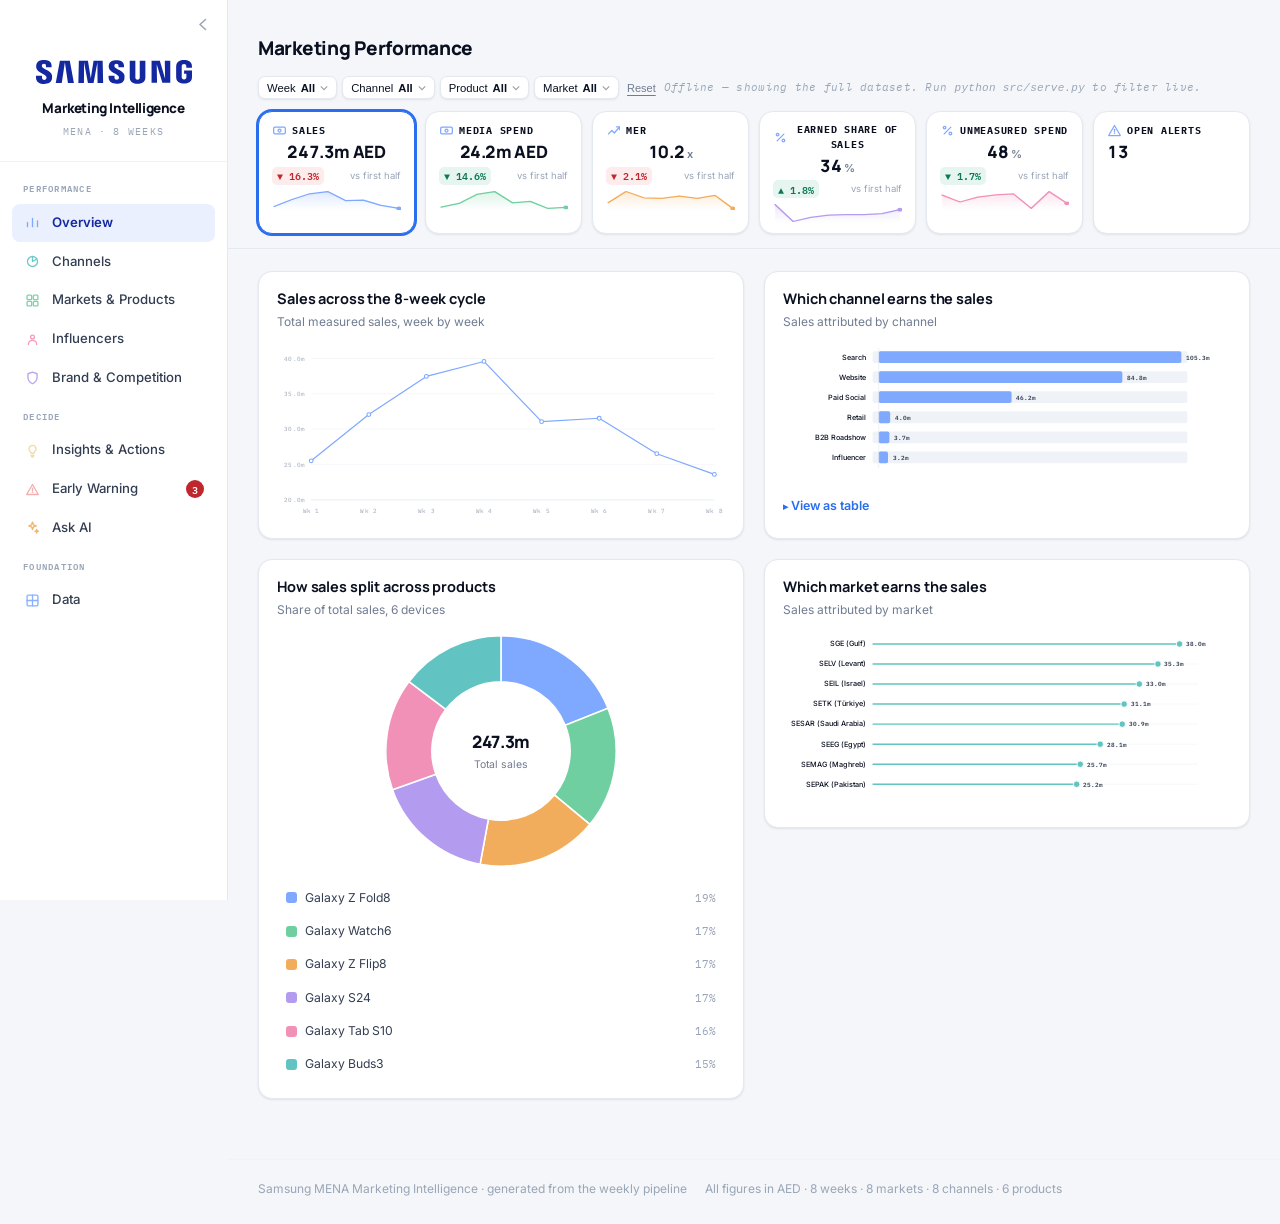
==== commit 79b1ed18: "Fix audit findings: TV/PR shown as zero sales, and AI hallucination risk 1. insights.py's channel_ef" ====
--- a/site/index.html
+++ b/site/index.html
@@ -18,7 +18,7 @@
 </aside>
 <div class="main">
 <main class="wrap">
-<div class="page-header-bar"><div class="page-header-top"><div class="page-head"><span class="sr-only">Executive overview</span><h1>Marketing Performance</h1></div><div id="mount-filterbar" data-page="overview"></div></div><div id="mount-kpis"><div class="kpis"><button type="button" class="kpi-link selected" data-kpi="sales"><div class="kpi"><div class="lab"><svg width="15" height="15" viewBox="0 0 18 18" fill="none" stroke="currentColor" stroke-width="1.5" stroke-linecap="round" stroke-linejoin="round" class="kpi-icon"><rect x="2" y="5" width="14" height="8" rx="1.5"/><circle cx="9" cy="9" r="1.8"/></svg>Sales</div><div class="val">247.3m AED</div><div class="foot"><span class="delta down">▼ 16.3%</span><span class="vs">vs first half</span></div><svg class="spark" viewBox="0 0 120 26" preserveAspectRatio="none"><defs><linearGradient id="sg40216" x1="0" y1="0" x2="0" y2="1"><stop offset="0%" stop-color="#7FA8FF" stop-opacity=".24"/><stop offset="100%" stop-color="#7FA8FF" stop-opacity="0"/></linearGradient></defs><path d="M2.0 21.4 L18.6 12.3 L35.1 4.9 L51.7 2.0 L68.3 13.7 L84.9 13.1 L101.4 20.0 L118.0 24.0 L118.0 26 L2.0 26 Z" fill="url(#sg40216)"/><path d="M2.0 21.4 L18.6 12.3 L35.1 4.9 L51.7 2.0 L68.3 13.7 L84.9 13.1 L101.4 20.0 L118.0 24.0" fill="none" stroke="#7FA8FF" stroke-width="1.6" stroke-linejoin="round" stroke-linecap="round"/><circle cx="118.0" cy="24.0" r="2.4" fill="#7FA8FF"/></svg></div></button><button type="button" class="kpi-link" data-kpi="spend"><div class="kpi"><div class="lab"><svg width="15" height="15" viewBox="0 0 18 18" fill="none" stroke="currentColor" stroke-width="1.5" stroke-linecap="round" stroke-linejoin="round" class="kpi-icon"><rect x="2" y="5" width="14" height="8" rx="1.5"/><circle cx="9" cy="9" r="1.8"/></svg>Media spend</div><div class="val">24.2m AED</div><div class="foot"><span class="delta up">▼ 14.6%</span><span class="vs">vs first half</span></div><svg class="spark" viewBox="0 0 120 26" preserveAspectRatio="none"><defs><linearGradient id="sg99369" x1="0" y1="0" x2="0" y2="1"><stop offset="0%" stop-color="#6FCFA0" stop-opacity=".24"/><stop offset="100%" stop-color="#6FCFA0" stop-opacity="0"/></linearGradient></defs><path d="M2.0 22.2 L18.6 17.4 L35.1 5.8 L51.7 2.0 L68.3 16.6 L84.9 14.8 L101.4 24.0 L118.0 22.7 L118.0 26 L2.0 26 Z" fill="url(#sg99369)"/><path d="M2.0 22.2 L18.6 17.4 L35.1 5.8 L51.7 2.0 L68.3 16.6 L84.9 14.8 L101.4 24.0 L118.0 22.7" fill="none" stroke="#6FCFA0" stroke-width="1.6" stroke-linejoin="round" stroke-linecap="round"/><circle cx="118.0" cy="22.7" r="2.4" fill="#6FCFA0"/></svg></div></button><button type="button" class="kpi-link" data-kpi="mer"><div class="kpi"><div class="lab"><svg width="15" height="15" viewBox="0 0 18 18" fill="none" stroke="currentColor" stroke-width="1.5" stroke-linecap="round" stroke-linejoin="round" class="kpi-icon"><path d="M3 13l4-4 3 3 6-7"/><path d="M12.5 4.5H16v3.5"/></svg>MER</div><div class="val">10.2<span class="u"> x</span></div><div class="foot"><span class="delta down">▼ 2.1%</span><span class="vs">vs first half</span></div><svg class="spark" viewBox="0 0 120 26" preserveAspectRatio="none"><defs><linearGradient id="sg67293" x1="0" y1="0" x2="0" y2="1"><stop offset="0%" stop-color="#F2AD5C" stop-opacity=".24"/><stop offset="100%" stop-color="#F2AD5C" stop-opacity="0"/></linearGradient></defs><path d="M2.0 16.5 L18.6 2.0 L35.1 10.1 L51.7 11.0 L68.3 8.1 L84.9 10.8 L101.4 6.9 L118.0 24.0 L118.0 26 L2.0 26 Z" fill="url(#sg67293)"/><path d="M2.0 16.5 L18.6 2.0 L35.1 10.1 L51.7 11.0 L68.3 8.1 L84.9 10.8 L101.4 6.9 L118.0 24.0" fill="none" stroke="#F2AD5C" stroke-width="1.6" stroke-linejoin="round" stroke-linecap="round"/><circle cx="118.0" cy="24.0" r="2.4" fill="#F2AD5C"/></svg></div></button><button type="button" class="kpi-link" data-kpi="earned"><div class="kpi"><div class="lab"><svg width="15" height="15" viewBox="0 0 18 18" fill="none" stroke="currentColor" stroke-width="1.5" stroke-linecap="round" stroke-linejoin="round" class="kpi-icon"><circle cx="5.5" cy="5.5" r="1.6"/><circle cx="12.5" cy="12.5" r="1.6"/><path d="M13 5 5 13"/></svg>Earned share of sales</div><div class="val">34<span class="u"> %</span></div><div class="foot"><span class="delta up">▲ 1.8%</span><span class="vs">vs first half</span></div><svg class="spark" viewBox="0 0 120 26" preserveAspectRatio="none"><defs><linearGradient id="sg78322" x1="0" y1="0" x2="0" y2="1"><stop offset="0%" stop-color="#B39BF0" stop-opacity=".24"/><stop offset="100%" stop-color="#B39BF0" stop-opacity="0"/></linearGradient></defs><path d="M2.0 2.0 L18.6 24.0 L35.1 18.7 L51.7 15.7 L68.3 15.2 L84.9 15.1 L101.4 13.7 L118.0 8.7 L118.0 26 L2.0 26 Z" fill="url(#sg78322)"/><path d="M2.0 2.0 L18.6 24.0 L35.1 18.7 L51.7 15.7 L68.3 15.2 L84.9 15.1 L101.4 13.7 L118.0 8.7" fill="none" stroke="#B39BF0" stroke-width="1.6" stroke-linejoin="round" stroke-linecap="round"/><circle cx="118.0" cy="8.7" r="2.4" fill="#B39BF0"/></svg></div></button><button type="button" class="kpi-link" data-kpi="unmeasured"><div class="kpi"><div class="lab"><svg width="15" height="15" viewBox="0 0 18 18" fill="none" stroke="currentColor" stroke-width="1.5" stroke-linecap="round" stroke-linejoin="round" class="kpi-icon"><circle cx="5.5" cy="5.5" r="1.6"/><circle cx="12.5" cy="12.5" r="1.6"/><path d="M13 5 5 13"/></svg>Unmeasured spend</div><div class="val">48<span class="u"> %</span></div><div class="foot"><span class="delta up">▼ 1.7%</span><span class="vs">vs first half</span></div><svg class="spark" viewBox="0 0 120 26" preserveAspectRatio="none"><defs><linearGradient id="sg76508" x1="0" y1="0" x2="0" y2="1"><stop offset="0%" stop-color="#F291B7" stop-opacity=".24"/><stop offset="100%" stop-color="#F291B7" stop-opacity="0"/></linearGradient></defs><path d="M2.0 6.7 L18.6 15.6 L35.1 9.2 L51.7 6.3 L68.3 5.1 L84.9 24.0 L101.4 2.0 L118.0 17.3 L118.0 26 L2.0 26 Z" fill="url(#sg76508)"/><path d="M2.0 6.7 L18.6 15.6 L35.1 9.2 L51.7 6.3 L68.3 5.1 L84.9 24.0 L101.4 2.0 L118.0 17.3" fill="none" stroke="#F291B7" stroke-width="1.6" stroke-linejoin="round" stroke-linecap="round"/><circle cx="118.0" cy="17.3" r="2.4" fill="#F291B7"/></svg></div></button><a class="kpi-link" href="alerts.html"><div class="kpi"><div class="lab"><svg width="15" height="15" viewBox="0 0 18 18" fill="none" stroke="currentColor" stroke-width="1.5" stroke-linecap="round" stroke-linejoin="round" class="kpi-icon"><path d="M9 3 16 15H2Z"/><path d="M9 7.5v3"/><circle cx="9" cy="12.3" r=".9" fill="currentColor" stroke="none"/></svg>Open alerts</div><div class="val">13</div></div></a></div></div></div><div class="grid-2" id="ov-charts"><div id="ov-chart-1"><div class="card"><div class="card-head"><h3>Sales across the 8-week cycle</h3><div class="card-sub">Total measured sales, week by week</div></div><svg class="chart" viewBox="0 0 760 300" preserveAspectRatio="xMidYMid meet" data-chart="ov-trend-sales" role="img"><line x1="58" y1="266.0" x2="742" y2="266.0" stroke="#EFF2F7" stroke-width="1"/><text x="48" y="270.0" text-anchor="end" class="tick">20.0m</text><line x1="58" y1="206.0" x2="742" y2="206.0" stroke="#EFF2F7" stroke-width="1"/><text x="48" y="210.0" text-anchor="end" class="tick">25.0m</text><line x1="58" y1="146.1" x2="742" y2="146.1" stroke="#EFF2F7" stroke-width="1"/><text x="48" y="150.1" text-anchor="end" class="tick">30.0m</text><line x1="58" y1="86.1" x2="742" y2="86.1" stroke="#EFF2F7" stroke-width="1"/><text x="48" y="90.1" text-anchor="end" class="tick">35.0m</text><line x1="58" y1="26.2" x2="742" y2="26.2" stroke="#EFF2F7" stroke-width="1"/><text x="48" y="30.2" text-anchor="end" class="tick">40.0m</text><text x="58.0" y="288" text-anchor="middle" class="tick">Wk 1</text><text x="155.7" y="288" text-anchor="middle" class="tick">Wk 2</text><text x="253.4" y="288" text-anchor="middle" class="tick">Wk 3</text><text x="351.1" y="288" text-anchor="middle" class="tick">Wk 4</text><text x="448.9" y="288" text-anchor="middle" class="tick">Wk 5</text><text x="546.6" y="288" text-anchor="middle" class="tick">Wk 6</text><text x="644.3" y="288" text-anchor="middle" class="tick">Wk 7</text><text x="742.0" y="288" text-anchor="middle" class="tick">Wk 8</text><line x1="58" y1="266" x2="742" y2="266" stroke="#E4E8EF" stroke-width="1"/><polyline points="58.0,199.9 155.7,121.4 253.4,56.7 351.1,31.3 448.9,133.4 546.6,127.7 644.3,187.8 742.0,222.9" fill="none" stroke="#7FA8FF" stroke-width="2.0" stroke-linecap="round" stroke-linejoin="round"/><circle cx="58.0" cy="199.9" r="3.2" fill="#ffffff" stroke="#7FA8FF" stroke-width="1.8" data-title="" data-body="Wk 1: 25.5m"/><circle cx="155.7" cy="121.4" r="3.2" fill="#ffffff" stroke="#7FA8FF" stroke-width="1.8" data-title="" data-body="Wk 2: 32.1m"/><circle cx="253.4" cy="56.7" r="3.2" fill="#ffffff" stroke="#7FA8FF" stroke-width="1.8" data-title="" data-body="Wk 3: 37.5m"/><circle cx="351.1" cy="31.3" r="3.2" fill="#ffffff" stroke="#7FA8FF" stroke-width="1.8" data-title="" data-body="Wk 4: 39.6m"/><circle cx="448.9" cy="133.4" r="3.2" fill="#ffffff" stroke="#7FA8FF" stroke-width="1.8" data-title="" data-body="Wk 5: 31.1m"/><circle cx="546.6" cy="127.7" r="3.2" fill="#ffffff" stroke="#7FA8FF" stroke-width="1.8" data-title="" data-body="Wk 6: 31.5m"/><circle cx="644.3" cy="187.8" r="3.2" fill="#ffffff" stroke="#7FA8FF" stroke-width="1.8" data-title="" data-body="Wk 7: 26.5m"/><circle cx="742.0" cy="222.9" r="3.2" fill="#ffffff" stroke="#7FA8FF" stroke-width="1.8" data-title="" data-body="Wk 8: 23.6m"/><g class="hit" data-n="8"><rect x="9.1" y="16" width="97.7" height="250" fill="transparent" data-x="58.0" data-y0="16" data-y1="266" data-title="Wk 1" data-body=": 25.5m"/><rect x="106.9" y="16" width="97.7" height="250" fill="transparent" data-x="155.7" data-y0="16" data-y1="266" data-title="Wk 2" data-body=": 32.1m"/><rect x="204.6" y="16" width="97.7" height="250" fill="transparent" data-x="253.4" data-y0="16" data-y1="266" data-title="Wk 3" data-body=": 37.5m"/><rect x="302.3" y="16" width="97.7" height="250" fill="transparent" data-x="351.1" data-y0="16" data-y1="266" data-title="Wk 4" data-body=": 39.6m"/><rect x="400.0" y="16" width="97.7" height="250" fill="transparent" data-x="448.9" data-y0="16" data-y1="266" data-title="Wk 5" data-body=": 31.1m"/><rect x="497.7" y="16" width="97.7" height="250" fill="transparent" data-x="546.6" data-y0="16" data-y1="266" data-title="Wk 6" data-body=": 31.5m"/><rect x="595.4" y="16" width="97.7" height="250" fill="transparent" data-x="644.3" data-y0="16" data-y1="266" data-title="Wk 7" data-body=": 26.5m"/><rect x="693.1" y="16" width="97.7" height="250" fill="transparent" data-x="742.0" data-y0="16" data-y1="266" data-title="Wk 8" data-body=": 23.6m"/></g><line class="crosshair" x1="0" y1="16" x2="0" y2="266" stroke="#E4E8EF" stroke-width="1" opacity="0"/></svg></div></div><div id="ov-chart-2"><div class="card"><div class="card-head"><h3>Which channel earns the sales</h3><div class="card-sub">Sales attributed by channel</div></div><svg class="chart" viewBox="0 0 760 302" preserveAspectRatio="xMidYMid meet" data-chart="ov-sales-channel" role="img"><rect x="152.0" y="14.0" width="534.0" height="20" rx="3" fill="#EFF2F7"/><rect x="162.3" y="14.0" width="513.5" height="20" rx="3" fill="#7FA8FF" data-title="Search" data-body="105.3m" class="bar" data-fdim="channel" data-fval="Search"/><text x="140" y="28.0" text-anchor="end" class="cat">Search</text><text x="683.7" y="28.0" text-anchor="start" class="val" fill="#333E52">105.3m</text><rect x="152.0" y="48.0" width="534.0" height="20" rx="3" fill="#EFF2F7"/><rect x="162.3" y="48.0" width="413.4" height="20" rx="3" fill="#7FA8FF" data-title="Website" data-body="84.8m" class="bar" data-fdim="channel" data-fval="Website"/><text x="140" y="62.0" text-anchor="end" class="cat">Website</text><text x="583.7" y="62.0" text-anchor="start" class="val" fill="#333E52">84.8m</text><rect x="152.0" y="82.0" width="534.0" height="20" rx="3" fill="#EFF2F7"/><rect x="162.3" y="82.0" width="225.4" height="20" rx="3" fill="#7FA8FF" data-title="Paid Social" data-body="46.2m" class="bar" data-fdim="channel" data-fval="Paid Social"/><text x="140" y="96.0" text-anchor="end" class="cat">Paid Social</text><text x="395.6" y="96.0" text-anchor="start" class="val" fill="#333E52">46.2m</text><rect x="152.0" y="116.0" width="534.0" height="20" rx="3" fill="#EFF2F7"/><rect x="162.3" y="116.0" width="19.5" height="20" rx="3" fill="#7FA8FF" data-title="Retail" data-body="4.0m" class="bar" data-fdim="channel" data-fval="Retail"/><text x="140" y="130.0" text-anchor="end" class="cat">Retail</text><text x="189.7" y="130.0" text-anchor="start" class="val" fill="#333E52">4.0m</text><rect x="152.0" y="150.0" width="534.0" height="20" rx="3" fill="#EFF2F7"/><rect x="162.3" y="150.0" width="18.1" height="20" rx="3" fill="#7FA8FF" data-title="B2B Roadshow" data-body="3.7m" class="bar" data-fdim="channel" data-fval="B2B Roadshow"/><text x="140" y="164.0" text-anchor="end" class="cat">B2B Roadshow</text><text x="188.4" y="164.0" text-anchor="start" class="val" fill="#333E52">3.7m</text><rect x="152.0" y="184.0" width="534.0" height="20" rx="3" fill="#EFF2F7"/><rect x="162.3" y="184.0" width="15.8" height="20" rx="3" fill="#7FA8FF" data-title="Influencer" data-body="3.2m" class="bar" data-fdim="channel" data-fval="Influencer"/><text x="140" y="198.0" text-anchor="end" class="cat">Influencer</text><text x="186.1" y="198.0" text-anchor="start" class="val" fill="#333E52">3.2m</text><rect x="152.0" y="218.0" width="534.0" height="20" rx="3" fill="#EFF2F7"/><rect x="162.3" y="218.0" width="1.5" height="20" rx="3" fill="#7FA8FF" data-title="TV" data-body="0" class="bar" data-fdim="channel" data-fval="TV"/><text x="140" y="232.0" text-anchor="end" class="cat">TV</text><text x="170.3" y="232.0" text-anchor="start" class="val" fill="#333E52">0</text><rect x="152.0" y="252.0" width="534.0" height="20" rx="3" fill="#EFF2F7"/><rect x="162.3" y="252.0" width="1.5" height="20" rx="3" fill="#7FA8FF" data-title="PR" data-body="0" class="bar" data-fdim="channel" data-fval="PR"/><text x="140" y="266.0" text-anchor="end" class="cat">PR</text><text x="170.3" y="266.0" text-anchor="start" class="val" fill="#333E52">0</text><line x1="162.3" y1="8" x2="162.3" y2="280.0" stroke="#E4E8EF" stroke-width="1"/></svg><details class="table-view"><summary>View as table</summary><div class="table-wrap"><table><thead><tr><th class="">channel</th><th class="num">sales aed</th></tr></thead><tbody><tr><td>Search</td><td class="num">105.3m</td></tr><tr><td>Website</td><td class="num">84.8m</td></tr><tr><td>Paid Social</td><td class="num">46.2m</td></tr><tr><td>Retail</td><td class="num">4.0m</td></tr><tr><td>B2B Roadshow</td><td class="num">3.7m</td></tr><tr><td>Influencer</td><td class="num">3.2m</td></tr><tr><td>TV</td><td class="num">0</td></tr><tr><td>PR</td><td class="num">0</td></tr></tbody></table></div></details></div></div><div id="ov-chart-3"><div class="card"><div class="card-head"><h3>How sales split across products</h3><div class="card-sub">Share of total sales, 6 devices</div></div><div class="pie-block"><div class="pie-svg-wrap donut-wrap"><svg class="chart chart-pie" viewBox="0 0 300 300" preserveAspectRatio="xMidYMid meet" data-chart="ov-sales-product" role="img"><path class="pie-slice" d="M150.00,6.00 A144.0,144.0 0 0,1 283.71,96.54 L230.23,117.92 A86.4,86.4 0 0,0 150.00,63.60 Z" fill="#7FA8FF" data-title="Galaxy Z Fold8" data-body="46.9m · 18.9% of total" data-fdim="product" data-fval="Galaxy Z Fold8"/><path class="pie-slice" d="M283.71,96.54 A144.0,144.0 0 0,1 261.08,241.64 L216.65,204.99 A86.4,86.4 0 0,0 230.23,117.92 Z" fill="#6FCFA0" data-title="Galaxy Watch6" data-body="42.1m · 17.0% of total" data-fdim="product" data-fval="Galaxy Watch6"/><path class="pie-slice" d="M261.08,241.64 A144.0,144.0 0 0,1 123.83,291.60 L134.30,234.96 A86.4,86.4 0 0,0 216.65,204.99 Z" fill="#F2AD5C" data-title="Galaxy Z Flip8" data-body="41.9m · 16.9% of total" data-fdim="product" data-fval="Galaxy Z Flip8"/><path class="pie-slice" d="M123.83,291.60 A144.0,144.0 0 0,1 14.35,198.33 L68.61,179.00 A86.4,86.4 0 0,0 134.30,234.96 Z" fill="#B39BF0" data-title="Galaxy S24" data-body="41.2m · 16.6% of total" data-fdim="product" data-fval="Galaxy S24"/><path class="pie-slice" d="M14.35,198.33 A144.0,144.0 0 0,1 35.09,63.21 L81.06,97.93 A86.4,86.4 0 0,0 68.61,179.00 Z" fill="#F291B7" data-title="Galaxy Tab S10" data-body="38.9m · 15.7% of total" data-fdim="product" data-fval="Galaxy Tab S10"/><path class="pie-slice" d="M35.09,63.21 A144.0,144.0 0 0,1 150.00,6.00 L150.00,63.60 A86.4,86.4 0 0,0 81.06,97.93 Z" fill="#62C4C2" data-title="Galaxy Buds3" data-body="36.4m · 14.7% of total" data-fdim="product" data-fval="Galaxy Buds3"/></svg><div class="donut-center"><div class="donut-center-val">247.3m</div><div class="donut-center-sub">Total sales</div></div></div><div class="pie-legend"><span class="pie-legend-item" data-fdim="product" data-fval="Galaxy Z Fold8"><span class="lg-dot" style="background:#7FA8FF"></span><span class="pli-label">Galaxy Z Fold8</span><span class="pli-share">19%</span></span><span class="pie-legend-item" data-fdim="product" data-fval="Galaxy Watch6"><span class="lg-dot" style="background:#6FCFA0"></span><span class="pli-label">Galaxy Watch6</span><span class="pli-share">17%</span></span><span class="pie-legend-item" data-fdim="product" data-fval="Galaxy Z Flip8"><span class="lg-dot" style="background:#F2AD5C"></span><span class="pli-label">Galaxy Z Flip8</span><span class="pli-share">17%</span></span><span class="pie-legend-item" data-fdim="product" data-fval="Galaxy S24"><span class="lg-dot" style="background:#B39BF0"></span><span class="pli-label">Galaxy S24</span><span class="pli-share">17%</span></span><span class="pie-legend-item" data-fdim="product" data-fval="Galaxy Tab S10"><span class="lg-dot" style="background:#F291B7"></span><span class="pli-label">Galaxy Tab S10</span><span class="pli-share">16%</span></span><span class="pie-legend-item" data-fdim="product" data-fval="Galaxy Buds3"><span class="lg-dot" style="background:#62C4C2"></span><span class="pli-label">Galaxy Buds3</span><span class="pli-share">15%</span></span></div></div></div></div><div id="ov-chart-4"><div class="card"><div class="card-head"><h3>Which market earns the sales</h3><div class="card-sub">Sales attributed by market</div></div><svg class="chart" viewBox="0 0 760 302" preserveAspectRatio="xMidYMid meet" data-chart="ov-sales-market" role="img"><line x1="152" y1="22.0" x2="704" y2="22.0" stroke="#EFF2F7" stroke-width="1"/><line x1="152.0" y1="22.0" x2="672.8" y2="22.0" stroke="#62C4C2" stroke-width="2.5" data-fdim="market" data-fval="SGE"/><circle cx="672.8" cy="22.0" r="5.5" fill="#62C4C2" stroke="#ffffff" stroke-width="1.5" class="bar" data-title="SGE (Gulf)" data-body="38.0m" data-fdim="market" data-fval="SGE"/><text x="140" y="26.0" text-anchor="end" class="cat">SGE (Gulf)</text><text x="683.8" y="26.0" text-anchor="start" class="val" fill="#333E52">38.0m</text><line x1="152" y1="56.0" x2="704" y2="56.0" stroke="#EFF2F7" stroke-width="1"/><line x1="152.0" y1="56.0" x2="636.1" y2="56.0" stroke="#62C4C2" stroke-width="2.5" data-fdim="market" data-fval="SELV"/><circle cx="636.1" cy="56.0" r="5.5" fill="#62C4C2" stroke="#ffffff" stroke-width="1.5" class="bar" data-title="SELV (Levant)" data-body="35.3m" data-fdim="market" data-fval="SELV"/><text x="140" y="60.0" text-anchor="end" class="cat">SELV (Levant)</text><text x="647.1" y="60.0" text-anchor="start" class="val" fill="#333E52">35.3m</text><line x1="152" y1="90.0" x2="704" y2="90.0" stroke="#EFF2F7" stroke-width="1"/><line x1="152.0" y1="90.0" x2="604.5" y2="90.0" stroke="#62C4C2" stroke-width="2.5" data-fdim="market" data-fval="SEIL"/><circle cx="604.5" cy="90.0" r="5.5" fill="#62C4C2" stroke="#ffffff" stroke-width="1.5" class="bar" data-title="SEIL (Israel)" data-body="33.0m" data-fdim="market" data-fval="SEIL"/><text x="140" y="94.0" text-anchor="end" class="cat">SEIL (Israel)</text><text x="615.5" y="94.0" text-anchor="start" class="val" fill="#333E52">33.0m</text><line x1="152" y1="124.0" x2="704" y2="124.0" stroke="#EFF2F7" stroke-width="1"/><line x1="152.0" y1="124.0" x2="578.7" y2="124.0" stroke="#62C4C2" stroke-width="2.5" data-fdim="market" data-fval="SETK"/><circle cx="578.7" cy="124.0" r="5.5" fill="#62C4C2" stroke="#ffffff" stroke-width="1.5" class="bar" data-title="SETK (Türkiye)" data-body="31.1m" data-fdim="market" data-fval="SETK"/><text x="140" y="128.0" text-anchor="end" class="cat">SETK (Türkiye)</text><text x="589.7" y="128.0" text-anchor="start" class="val" fill="#333E52">31.1m</text><line x1="152" y1="158.0" x2="704" y2="158.0" stroke="#EFF2F7" stroke-width="1"/><line x1="152.0" y1="158.0" x2="575.5" y2="158.0" stroke="#62C4C2" stroke-width="2.5" data-fdim="market" data-fval="SESAR"/><circle cx="575.5" cy="158.0" r="5.5" fill="#62C4C2" stroke="#ffffff" stroke-width="1.5" class="bar" data-title="SESAR (Saudi Arabia)" data-body="30.9m" data-fdim="market" data-fval="SESAR"/><text x="140" y="162.0" text-anchor="end" class="cat">SESAR (Saudi Arabia)</text><text x="586.5" y="162.0" text-anchor="start" class="val" fill="#333E52">30.9m</text><line x1="152" y1="192.0" x2="704" y2="192.0" stroke="#EFF2F7" stroke-width="1"/><line x1="152.0" y1="192.0" x2="538.1" y2="192.0" stroke="#62C4C2" stroke-width="2.5" data-fdim="market" data-fval="SEEG"/><circle cx="538.1" cy="192.0" r="5.5" fill="#62C4C2" stroke="#ffffff" stroke-width="1.5" class="bar" data-title="SEEG (Egypt)" data-body="28.1m" data-fdim="market" data-fval="SEEG"/><text x="140" y="196.0" text-anchor="end" class="cat">SEEG (Egypt)</text><text x="549.1" y="196.0" text-anchor="start" class="val" fill="#333E52">28.1m</text><line x1="152" y1="226.0" x2="704" y2="226.0" stroke="#EFF2F7" stroke-width="1"/><line x1="152.0" y1="226.0" x2="504.3" y2="226.0" stroke="#62C4C2" stroke-width="2.5" data-fdim="market" data-fval="SEMAG"/><circle cx="504.3" cy="226.0" r="5.5" fill="#62C4C2" stroke="#ffffff" stroke-width="1.5" class="bar" data-title="SEMAG (Maghreb)" data-body="25.7m" data-fdim="market" data-fval="SEMAG"/><text x="140" y="230.0" text-anchor="end" class="cat">SEMAG (Maghreb)</text><text x="515.3" y="230.0" text-anchor="start" class="val" fill="#333E52">25.7m</text><line x1="152" y1="260.0" x2="704" y2="260.0" stroke="#EFF2F7" stroke-width="1"/><line x1="152.0" y1="260.0" x2="498.2" y2="260.0" stroke="#62C4C2" stroke-width="2.5" data-fdim="market" data-fval="SEPAK"/><circle cx="498.2" cy="260.0" r="5.5" fill="#62C4C2" stroke="#ffffff" stroke-width="1.5" class="bar" data-title="SEPAK (Pakistan)" data-body="25.2m" data-fdim="market" data-fval="SEPAK"/><text x="140" y="264.0" text-anchor="end" class="cat">SEPAK (Pakistan)</text><text x="509.2" y="264.0" text-anchor="start" class="val" fill="#333E52">25.2m</text></svg></div></div></div><script>window.__OVERVIEW_DATA__ = {"weeks":["Wk 1","Wk 2","Wk 3","Wk 4","Wk 5","Wk 6","Wk 7","Wk 8"],"trend":{"sales":[25509299.0,32054120.0,37456814.0,39568841.0,31056366.0,31531099.0,26518791.0,23594075.0],"spend":[2622204.0,2922429.0,3644992.0,3878327.0,2971850.0,3085967.0,2512911.0,2595146.0],"mer":[9.728190102676985,10.968314371367105,10.276240386810176,10.202554090977888,10.450179517808772,10.217574912499064,10.55301640209303,9.091617581438578],"earned_share":[38.319849557606425,31.393012817073124,33.05918650742692,34.01655358063179,34.16344333396895,34.18762219483691,34.62942183148546,36.21644417083526],"unmeasured_share":[49.312829970513356,46.52178034094241,48.55050436324689,49.443922598584386,49.823308713427664,43.905459779706,50.79579022098276,45.99895343075111]},"breakdown":{"sales":{"channel":[{"label":"Search","fval":"Search","value":105319441.0},{"label":"Website","fval":"Website","value":84798649.0},{"label":"Paid Social","fval":"Paid Social","value":46224013.0},{"label":"Retail","fval":"Retail","value":3993587.0},{"label":"B2B Roadshow","fval":"B2B Roadshow","value":3710702.0},{"label":"Influencer","fval":"Influencer","value":3243013.0},{"label":"TV","fval":"TV","value":0.0},{"label":"PR","fval":"PR","value":0.0}],"market":[{"label":"SGE (Gulf)","fval":"SGE","value":37962291.0},{"label":"SELV (Levant)","fval":"SELV","value":35289767.0},{"label":"SEIL (Israel)","fval":"SEIL","value":32989782.0},{"label":"SETK (T\u00fcrkiye)","fval":"SETK","value":31107413.0},{"label":"SESAR (Saudi Arabia)","fval":"SESAR","value":30869580.0},{"label":"SEEG (Egypt)","fval":"SEEG","value":28149317.0},{"label":"SEMAG (Maghreb)","fval":"SEMAG","value":25683017.0},{"label":"SEPAK (Pakistan)","fval":"SEPAK","value":25238238.0}],"product":[{"label":"Galaxy Z Fold8","fval":"Galaxy Z Fold8","value":46852883.0},{"label":"Galaxy Watch6","fval":"Galaxy Watch6","value":42119061.0},{"label":"Galaxy Z Flip8","fval":"Galaxy Z Flip8","value":41866687.0},{"label":"Galaxy S24","fval":"Galaxy S24","value":41156593.0},{"label":"Galaxy Tab S10","fval":"Galaxy Tab S10","value":38932099.0},{"label":"Galaxy Buds3","fval":"Galaxy Buds3","value":36362082.0}]},"spend":{"channel":[{"label":"TV","fval":"TV","value":11645683.0},{"label":"Paid Social","fval":"Paid Social","value":5323215.0},{"label":"Search","fval":"Search","value":4505433.0},{"label":"Influencer","fval":"Influencer","value":1555332.0},{"label":"B2B Roadshow","fval":"B2B Roadshow","value":875046.0},{"label":"Retail","fval":"Retail","value":329117.0},{"label":"PR","fval":"PR","value":0.0},{"label":"Website","fval":"Website","value":0.0}],"market":[{"label":"SGE (Gulf)","fval":"SGE","value":3515502.0},{"label":"SELV (Levant)","fval":"SELV","value":3395617.0},{"label":"SEIL (Israel)","fval":"SEIL","value":3267343.0},{"label":"SESAR (Saudi Arabia)","fval":"SESAR","value":3010310.0},{"label":"SETK (T\u00fcrkiye)","fval":"SETK","value":2942285.0},{"label":"SEEG (Egypt)","fval":"SEEG","value":2893394.0},{"label":"SEMAG (Maghreb)","fval":"SEMAG","value":2628230.0},{"label":"SEPAK (Pakistan)","fval":"SEPAK","value":2581145.0}],"product":[{"label":"Galaxy Z Fold8","fval":"Galaxy Z Fold8","value":2369191.0},{"label":"Galaxy Z Flip8","fval":"Galaxy Z Flip8","value":2181376.0},{"label":"Galaxy Watch6","fval":"Galaxy Watch6","value":2177625.0},{"label":"Galaxy S24","fval":"Galaxy S24","value":2049475.0},{"label":"Galaxy Tab S10","fval":"Galaxy Tab S10","value":2046658.0},{"label":"Galaxy Buds3","fval":"Galaxy Buds3","value":1763818.0}]},"mer":{"channel":[{"label":"Search","fval":"Search","value":23.376097480530728},{"label":"Retail","fval":"Retail","value":12.134247091459876},{"label":"Paid Social","fval":"Paid Social","value":8.683476620801526},{"label":"B2B Roadshow","fval":"B2B Roadshow","value":4.2405793523997595},{"label":"Influencer","fval":"Influencer","value":2.0850937291845084}],"market":[{"label":"SGE (Gulf)","fval":"SGE","value":10.798540578273032},{"label":"SETK (T\u00fcrkiye)","fval":"SETK","value":10.572535631320555},{"label":"SELV (Levant)","fval":"SELV","value":10.39274070073274},{"label":"SESAR (Saudi Arabia)","fval":"SESAR","value":10.25461829512575},{"label":"SEIL (Israel)","fval":"SEIL","value":10.096822402790279},{"label":"SEPAK (Pakistan)","fval":"SEPAK","value":9.777923363468538},{"label":"SEMAG (Maghreb)","fval":"SEMAG","value":9.771982284655452},{"label":"SEEG (Egypt)","fval":"SEEG","value":9.728822621461163}],"product":[{"label":"Galaxy Buds3","fval":"Galaxy Buds3","value":20.615552171482545},{"label":"Galaxy S24","fval":"Galaxy S24","value":20.08152966003489},{"label":"Galaxy Z Fold8","fval":"Galaxy Z Fold8","value":19.775899452597955},{"label":"Galaxy Watch6","fval":"Galaxy Watch6","value":19.34174203547443},{"label":"Galaxy Z Flip8","fval":"Galaxy Z Flip8","value":19.19278794669053},{"label":"Galaxy Tab S10","fval":"Galaxy Tab S10","value":19.022278758835135}]},"earned_share":{"market":[{"label":"SEPAK (Pakistan)","fval":"SEPAK","value":36.60389049346472},{"label":"SESAR (Saudi Arabia)","fval":"SESAR","value":35.70217022712975},{"label":"SGE (Gulf)","fval":"SGE","value":35.649128763066486},{"label":"SEIL (Israel)","fval":"SEIL","value":33.86597704707476},{"label":"SETK (T\u00fcrkiye)","fval":"SETK","value":33.4823246150363},{"label":"SEEG (Egypt)","fval":"SEEG","value":33.29004749919865},{"label":"SELV (Levant)","fval":"SELV","value":33.02249629474743},{"label":"SEMAG (Maghreb)","fval":"SEMAG","value":32.682515453694556}],"product":[{"label":"Galaxy S24","fval":"Galaxy S24","value":35.760185494460146},{"label":"Galaxy Tab S10","fval":"Galaxy Tab S10","value":35.63116902584677},{"label":"Galaxy Watch6","fval":"Galaxy Watch6","value":35.053459525130435},{"label":"Galaxy Z Flip8","fval":"Galaxy Z Flip8","value":33.74982835398463},{"label":"Galaxy Z Fold8","fval":"Galaxy Z Fold8","value":32.911044129344184},{"label":"Galaxy Buds3","fval":"Galaxy Buds3","value":32.712970065905466}]},"unmeasured":{"market":[{"label":"SGE (Gulf)","fval":"SGE","value":1652731.0},{"label":"SELV (Levant)","fval":"SELV","value":1629840.0},{"label":"SEIL (Israel)","fval":"SEIL","value":1553243.0},{"label":"SESAR (Saudi Arabia)","fval":"SESAR","value":1494215.0},{"label":"SETK (T\u00fcrkiye)","fval":"SETK","value":1416893.0},{"label":"SEEG (Egypt)","fval":"SEEG","value":1409460.0},{"label":"SEPAK (Pakistan)","fval":"SEPAK","value":1254955.0},{"label":"SEMAG (Maghreb)","fval":"SEMAG","value":1234346.0}],"channel":[{"label":"TV","fval":"TV","value":11645683.0},{"label":"Paid Social","fval":"Paid Social","value":0.0},{"label":"Search","fval":"Search","value":0.0},{"label":"Influencer","fval":"Influencer","value":0.0},{"label":"B2B Roadshow","fval":"B2B Roadshow","value":0.0},{"label":"Retail","fval":"Retail","value":0.0},{"label":"PR","fval":"PR","value":0.0},{"label":"Website","fval":"Website","value":0.0}]}},"earned_contrib":[{"label":"Paid","fval":"Paid","value":162490756.0},{"label":"Earned","fval":"Earned","value":84798649.0}],"measured_split":[{"label":"Measured","fval":"Measured","value":12588143.0},{"label":"Unmeasured","fval":"Unmeasured","value":11645683.0}],"totals":{"sales":247289405.0,"spend":24233826.0},"tv_share_of_spend":0.48055486574839645};</script>
+<div class="page-header-bar"><div class="page-header-top"><div class="page-head"><span class="sr-only">Executive overview</span><h1>Marketing Performance</h1></div><div id="mount-filterbar" data-page="overview"></div></div><div id="mount-kpis"><div class="kpis"><button type="button" class="kpi-link selected" data-kpi="sales"><div class="kpi"><div class="lab"><svg width="15" height="15" viewBox="0 0 18 18" fill="none" stroke="currentColor" stroke-width="1.5" stroke-linecap="round" stroke-linejoin="round" class="kpi-icon"><rect x="2" y="5" width="14" height="8" rx="1.5"/><circle cx="9" cy="9" r="1.8"/></svg>Sales</div><div class="val">247.3m AED</div><div class="foot"><span class="delta down">▼ 16.3%</span><span class="vs">vs first half</span></div><svg class="spark" viewBox="0 0 120 26" preserveAspectRatio="none"><defs><linearGradient id="sg40216" x1="0" y1="0" x2="0" y2="1"><stop offset="0%" stop-color="#7FA8FF" stop-opacity=".24"/><stop offset="100%" stop-color="#7FA8FF" stop-opacity="0"/></linearGradient></defs><path d="M2.0 21.4 L18.6 12.3 L35.1 4.9 L51.7 2.0 L68.3 13.7 L84.9 13.1 L101.4 20.0 L118.0 24.0 L118.0 26 L2.0 26 Z" fill="url(#sg40216)"/><path d="M2.0 21.4 L18.6 12.3 L35.1 4.9 L51.7 2.0 L68.3 13.7 L84.9 13.1 L101.4 20.0 L118.0 24.0" fill="none" stroke="#7FA8FF" stroke-width="1.6" stroke-linejoin="round" stroke-linecap="round"/><circle cx="118.0" cy="24.0" r="2.4" fill="#7FA8FF"/></svg></div></button><button type="button" class="kpi-link" data-kpi="spend"><div class="kpi"><div class="lab"><svg width="15" height="15" viewBox="0 0 18 18" fill="none" stroke="currentColor" stroke-width="1.5" stroke-linecap="round" stroke-linejoin="round" class="kpi-icon"><rect x="2" y="5" width="14" height="8" rx="1.5"/><circle cx="9" cy="9" r="1.8"/></svg>Media spend</div><div class="val">24.2m AED</div><div class="foot"><span class="delta up">▼ 14.6%</span><span class="vs">vs first half</span></div><svg class="spark" viewBox="0 0 120 26" preserveAspectRatio="none"><defs><linearGradient id="sg99369" x1="0" y1="0" x2="0" y2="1"><stop offset="0%" stop-color="#6FCFA0" stop-opacity=".24"/><stop offset="100%" stop-color="#6FCFA0" stop-opacity="0"/></linearGradient></defs><path d="M2.0 22.2 L18.6 17.4 L35.1 5.8 L51.7 2.0 L68.3 16.6 L84.9 14.8 L101.4 24.0 L118.0 22.7 L118.0 26 L2.0 26 Z" fill="url(#sg99369)"/><path d="M2.0 22.2 L18.6 17.4 L35.1 5.8 L51.7 2.0 L68.3 16.6 L84.9 14.8 L101.4 24.0 L118.0 22.7" fill="none" stroke="#6FCFA0" stroke-width="1.6" stroke-linejoin="round" stroke-linecap="round"/><circle cx="118.0" cy="22.7" r="2.4" fill="#6FCFA0"/></svg></div></button><button type="button" class="kpi-link" data-kpi="mer"><div class="kpi"><div class="lab"><svg width="15" height="15" viewBox="0 0 18 18" fill="none" stroke="currentColor" stroke-width="1.5" stroke-linecap="round" stroke-linejoin="round" class="kpi-icon"><path d="M3 13l4-4 3 3 6-7"/><path d="M12.5 4.5H16v3.5"/></svg>MER</div><div class="val">10.2<span class="u"> x</span></div><div class="foot"><span class="delta down">▼ 2.1%</span><span class="vs">vs first half</span></div><svg class="spark" viewBox="0 0 120 26" preserveAspectRatio="none"><defs><linearGradient id="sg67293" x1="0" y1="0" x2="0" y2="1"><stop offset="0%" stop-color="#F2AD5C" stop-opacity=".24"/><stop offset="100%" stop-color="#F2AD5C" stop-opacity="0"/></linearGradient></defs><path d="M2.0 16.5 L18.6 2.0 L35.1 10.1 L51.7 11.0 L68.3 8.1 L84.9 10.8 L101.4 6.9 L118.0 24.0 L118.0 26 L2.0 26 Z" fill="url(#sg67293)"/><path d="M2.0 16.5 L18.6 2.0 L35.1 10.1 L51.7 11.0 L68.3 8.1 L84.9 10.8 L101.4 6.9 L118.0 24.0" fill="none" stroke="#F2AD5C" stroke-width="1.6" stroke-linejoin="round" stroke-linecap="round"/><circle cx="118.0" cy="24.0" r="2.4" fill="#F2AD5C"/></svg></div></button><button type="button" class="kpi-link" data-kpi="earned"><div class="kpi"><div class="lab"><svg width="15" height="15" viewBox="0 0 18 18" fill="none" stroke="currentColor" stroke-width="1.5" stroke-linecap="round" stroke-linejoin="round" class="kpi-icon"><circle cx="5.5" cy="5.5" r="1.6"/><circle cx="12.5" cy="12.5" r="1.6"/><path d="M13 5 5 13"/></svg>Earned share of sales</div><div class="val">34<span class="u"> %</span></div><div class="foot"><span class="delta up">▲ 1.8%</span><span class="vs">vs first half</span></div><svg class="spark" viewBox="0 0 120 26" preserveAspectRatio="none"><defs><linearGradient id="sg78322" x1="0" y1="0" x2="0" y2="1"><stop offset="0%" stop-color="#B39BF0" stop-opacity=".24"/><stop offset="100%" stop-color="#B39BF0" stop-opacity="0"/></linearGradient></defs><path d="M2.0 2.0 L18.6 24.0 L35.1 18.7 L51.7 15.7 L68.3 15.2 L84.9 15.1 L101.4 13.7 L118.0 8.7 L118.0 26 L2.0 26 Z" fill="url(#sg78322)"/><path d="M2.0 2.0 L18.6 24.0 L35.1 18.7 L51.7 15.7 L68.3 15.2 L84.9 15.1 L101.4 13.7 L118.0 8.7" fill="none" stroke="#B39BF0" stroke-width="1.6" stroke-linejoin="round" stroke-linecap="round"/><circle cx="118.0" cy="8.7" r="2.4" fill="#B39BF0"/></svg></div></button><button type="button" class="kpi-link" data-kpi="unmeasured"><div class="kpi"><div class="lab"><svg width="15" height="15" viewBox="0 0 18 18" fill="none" stroke="currentColor" stroke-width="1.5" stroke-linecap="round" stroke-linejoin="round" class="kpi-icon"><circle cx="5.5" cy="5.5" r="1.6"/><circle cx="12.5" cy="12.5" r="1.6"/><path d="M13 5 5 13"/></svg>Unmeasured spend</div><div class="val">48<span class="u"> %</span></div><div class="foot"><span class="delta up">▼ 1.7%</span><span class="vs">vs first half</span></div><svg class="spark" viewBox="0 0 120 26" preserveAspectRatio="none"><defs><linearGradient id="sg76508" x1="0" y1="0" x2="0" y2="1"><stop offset="0%" stop-color="#F291B7" stop-opacity=".24"/><stop offset="100%" stop-color="#F291B7" stop-opacity="0"/></linearGradient></defs><path d="M2.0 6.7 L18.6 15.6 L35.1 9.2 L51.7 6.3 L68.3 5.1 L84.9 24.0 L101.4 2.0 L118.0 17.3 L118.0 26 L2.0 26 Z" fill="url(#sg76508)"/><path d="M2.0 6.7 L18.6 15.6 L35.1 9.2 L51.7 6.3 L68.3 5.1 L84.9 24.0 L101.4 2.0 L118.0 17.3" fill="none" stroke="#F291B7" stroke-width="1.6" stroke-linejoin="round" stroke-linecap="round"/><circle cx="118.0" cy="17.3" r="2.4" fill="#F291B7"/></svg></div></button><a class="kpi-link" href="alerts.html"><div class="kpi"><div class="lab"><svg width="15" height="15" viewBox="0 0 18 18" fill="none" stroke="currentColor" stroke-width="1.5" stroke-linecap="round" stroke-linejoin="round" class="kpi-icon"><path d="M9 3 16 15H2Z"/><path d="M9 7.5v3"/><circle cx="9" cy="12.3" r=".9" fill="currentColor" stroke="none"/></svg>Open alerts</div><div class="val">13</div></div></a></div></div></div><div class="grid-2" id="ov-charts"><div id="ov-chart-1"><div class="card"><div class="card-head"><h3>Sales across the 8-week cycle</h3><div class="card-sub">Total measured sales, week by week</div></div><svg class="chart" viewBox="0 0 760 300" preserveAspectRatio="xMidYMid meet" data-chart="ov-trend-sales" role="img"><line x1="58" y1="266.0" x2="742" y2="266.0" stroke="#EFF2F7" stroke-width="1"/><text x="48" y="270.0" text-anchor="end" class="tick">20.0m</text><line x1="58" y1="206.0" x2="742" y2="206.0" stroke="#EFF2F7" stroke-width="1"/><text x="48" y="210.0" text-anchor="end" class="tick">25.0m</text><line x1="58" y1="146.1" x2="742" y2="146.1" stroke="#EFF2F7" stroke-width="1"/><text x="48" y="150.1" text-anchor="end" class="tick">30.0m</text><line x1="58" y1="86.1" x2="742" y2="86.1" stroke="#EFF2F7" stroke-width="1"/><text x="48" y="90.1" text-anchor="end" class="tick">35.0m</text><line x1="58" y1="26.2" x2="742" y2="26.2" stroke="#EFF2F7" stroke-width="1"/><text x="48" y="30.2" text-anchor="end" class="tick">40.0m</text><text x="58.0" y="288" text-anchor="middle" class="tick">Wk 1</text><text x="155.7" y="288" text-anchor="middle" class="tick">Wk 2</text><text x="253.4" y="288" text-anchor="middle" class="tick">Wk 3</text><text x="351.1" y="288" text-anchor="middle" class="tick">Wk 4</text><text x="448.9" y="288" text-anchor="middle" class="tick">Wk 5</text><text x="546.6" y="288" text-anchor="middle" class="tick">Wk 6</text><text x="644.3" y="288" text-anchor="middle" class="tick">Wk 7</text><text x="742.0" y="288" text-anchor="middle" class="tick">Wk 8</text><line x1="58" y1="266" x2="742" y2="266" stroke="#E4E8EF" stroke-width="1"/><polyline points="58.0,199.9 155.7,121.4 253.4,56.7 351.1,31.3 448.9,133.4 546.6,127.7 644.3,187.8 742.0,222.9" fill="none" stroke="#7FA8FF" stroke-width="2.0" stroke-linecap="round" stroke-linejoin="round"/><circle cx="58.0" cy="199.9" r="3.2" fill="#ffffff" stroke="#7FA8FF" stroke-width="1.8" data-title="" data-body="Wk 1: 25.5m"/><circle cx="155.7" cy="121.4" r="3.2" fill="#ffffff" stroke="#7FA8FF" stroke-width="1.8" data-title="" data-body="Wk 2: 32.1m"/><circle cx="253.4" cy="56.7" r="3.2" fill="#ffffff" stroke="#7FA8FF" stroke-width="1.8" data-title="" data-body="Wk 3: 37.5m"/><circle cx="351.1" cy="31.3" r="3.2" fill="#ffffff" stroke="#7FA8FF" stroke-width="1.8" data-title="" data-body="Wk 4: 39.6m"/><circle cx="448.9" cy="133.4" r="3.2" fill="#ffffff" stroke="#7FA8FF" stroke-width="1.8" data-title="" data-body="Wk 5: 31.1m"/><circle cx="546.6" cy="127.7" r="3.2" fill="#ffffff" stroke="#7FA8FF" stroke-width="1.8" data-title="" data-body="Wk 6: 31.5m"/><circle cx="644.3" cy="187.8" r="3.2" fill="#ffffff" stroke="#7FA8FF" stroke-width="1.8" data-title="" data-body="Wk 7: 26.5m"/><circle cx="742.0" cy="222.9" r="3.2" fill="#ffffff" stroke="#7FA8FF" stroke-width="1.8" data-title="" data-body="Wk 8: 23.6m"/><g class="hit" data-n="8"><rect x="9.1" y="16" width="97.7" height="250" fill="transparent" data-x="58.0" data-y0="16" data-y1="266" data-title="Wk 1" data-body=": 25.5m"/><rect x="106.9" y="16" width="97.7" height="250" fill="transparent" data-x="155.7" data-y0="16" data-y1="266" data-title="Wk 2" data-body=": 32.1m"/><rect x="204.6" y="16" width="97.7" height="250" fill="transparent" data-x="253.4" data-y0="16" data-y1="266" data-title="Wk 3" data-body=": 37.5m"/><rect x="302.3" y="16" width="97.7" height="250" fill="transparent" data-x="351.1" data-y0="16" data-y1="266" data-title="Wk 4" data-body=": 39.6m"/><rect x="400.0" y="16" width="97.7" height="250" fill="transparent" data-x="448.9" data-y0="16" data-y1="266" data-title="Wk 5" data-body=": 31.1m"/><rect x="497.7" y="16" width="97.7" height="250" fill="transparent" data-x="546.6" data-y0="16" data-y1="266" data-title="Wk 6" data-body=": 31.5m"/><rect x="595.4" y="16" width="97.7" height="250" fill="transparent" data-x="644.3" data-y0="16" data-y1="266" data-title="Wk 7" data-body=": 26.5m"/><rect x="693.1" y="16" width="97.7" height="250" fill="transparent" data-x="742.0" data-y0="16" data-y1="266" data-title="Wk 8" data-body=": 23.6m"/></g><line class="crosshair" x1="0" y1="16" x2="0" y2="266" stroke="#E4E8EF" stroke-width="1" opacity="0"/></svg></div></div><div id="ov-chart-2"><div class="card"><div class="card-head"><h3>Which channel earns the sales</h3><div class="card-sub">Sales attributed by channel</div></div><svg class="chart" viewBox="0 0 760 234" preserveAspectRatio="xMidYMid meet" data-chart="ov-sales-channel" role="img"><rect x="152.0" y="14.0" width="534.0" height="20" rx="3" fill="#EFF2F7"/><rect x="162.3" y="14.0" width="513.5" height="20" rx="3" fill="#7FA8FF" data-title="Search" data-body="105.3m" class="bar" data-fdim="channel" data-fval="Search"/><text x="140" y="28.0" text-anchor="end" class="cat">Search</text><text x="683.7" y="28.0" text-anchor="start" class="val" fill="#333E52">105.3m</text><rect x="152.0" y="48.0" width="534.0" height="20" rx="3" fill="#EFF2F7"/><rect x="162.3" y="48.0" width="413.4" height="20" rx="3" fill="#7FA8FF" data-title="Website" data-body="84.8m" class="bar" data-fdim="channel" data-fval="Website"/><text x="140" y="62.0" text-anchor="end" class="cat">Website</text><text x="583.7" y="62.0" text-anchor="start" class="val" fill="#333E52">84.8m</text><rect x="152.0" y="82.0" width="534.0" height="20" rx="3" fill="#EFF2F7"/><rect x="162.3" y="82.0" width="225.4" height="20" rx="3" fill="#7FA8FF" data-title="Paid Social" data-body="46.2m" class="bar" data-fdim="channel" data-fval="Paid Social"/><text x="140" y="96.0" text-anchor="end" class="cat">Paid Social</text><text x="395.6" y="96.0" text-anchor="start" class="val" fill="#333E52">46.2m</text><rect x="152.0" y="116.0" width="534.0" height="20" rx="3" fill="#EFF2F7"/><rect x="162.3" y="116.0" width="19.5" height="20" rx="3" fill="#7FA8FF" data-title="Retail" data-body="4.0m" class="bar" data-fdim="channel" data-fval="Retail"/><text x="140" y="130.0" text-anchor="end" class="cat">Retail</text><text x="189.7" y="130.0" text-anchor="start" class="val" fill="#333E52">4.0m</text><rect x="152.0" y="150.0" width="534.0" height="20" rx="3" fill="#EFF2F7"/><rect x="162.3" y="150.0" width="18.1" height="20" rx="3" fill="#7FA8FF" data-title="B2B Roadshow" data-body="3.7m" class="bar" data-fdim="channel" data-fval="B2B Roadshow"/><text x="140" y="164.0" text-anchor="end" class="cat">B2B Roadshow</text><text x="188.4" y="164.0" text-anchor="start" class="val" fill="#333E52">3.7m</text><rect x="152.0" y="184.0" width="534.0" height="20" rx="3" fill="#EFF2F7"/><rect x="162.3" y="184.0" width="15.8" height="20" rx="3" fill="#7FA8FF" data-title="Influencer" data-body="3.2m" class="bar" data-fdim="channel" data-fval="Influencer"/><text x="140" y="198.0" text-anchor="end" class="cat">Influencer</text><text x="186.1" y="198.0" text-anchor="start" class="val" fill="#333E52">3.2m</text><line x1="162.3" y1="8" x2="162.3" y2="212.0" stroke="#E4E8EF" stroke-width="1"/></svg><details class="table-view"><summary>View as table</summary><div class="table-wrap"><table><thead><tr><th class="">channel</th><th class="num">sales aed</th></tr></thead><tbody><tr><td>Search</td><td class="num">105.3m</td></tr><tr><td>Website</td><td class="num">84.8m</td></tr><tr><td>Paid Social</td><td class="num">46.2m</td></tr><tr><td>Retail</td><td class="num">4.0m</td></tr><tr><td>B2B Roadshow</td><td class="num">3.7m</td></tr><tr><td>Influencer</td><td class="num">3.2m</td></tr></tbody></table></div></details></div></div><div id="ov-chart-3"><div class="card"><div class="card-head"><h3>How sales split across products</h3><div class="card-sub">Share of total sales, 6 devices</div></div><div class="pie-block"><div class="pie-svg-wrap donut-wrap"><svg class="chart chart-pie" viewBox="0 0 300 300" preserveAspectRatio="xMidYMid meet" data-chart="ov-sales-product" role="img"><path class="pie-slice" d="M150.00,6.00 A144.0,144.0 0 0,1 283.71,96.54 L230.23,117.92 A86.4,86.4 0 0,0 150.00,63.60 Z" fill="#7FA8FF" data-title="Galaxy Z Fold8" data-body="46.9m · 18.9% of total" data-fdim="product" data-fval="Galaxy Z Fold8"/><path class="pie-slice" d="M283.71,96.54 A144.0,144.0 0 0,1 261.08,241.64 L216.65,204.99 A86.4,86.4 0 0,0 230.23,117.92 Z" fill="#6FCFA0" data-title="Galaxy Watch6" data-body="42.1m · 17.0% of total" data-fdim="product" data-fval="Galaxy Watch6"/><path class="pie-slice" d="M261.08,241.64 A144.0,144.0 0 0,1 123.83,291.60 L134.30,234.96 A86.4,86.4 0 0,0 216.65,204.99 Z" fill="#F2AD5C" data-title="Galaxy Z Flip8" data-body="41.9m · 16.9% of total" data-fdim="product" data-fval="Galaxy Z Flip8"/><path class="pie-slice" d="M123.83,291.60 A144.0,144.0 0 0,1 14.35,198.33 L68.61,179.00 A86.4,86.4 0 0,0 134.30,234.96 Z" fill="#B39BF0" data-title="Galaxy S24" data-body="41.2m · 16.6% of total" data-fdim="product" data-fval="Galaxy S24"/><path class="pie-slice" d="M14.35,198.33 A144.0,144.0 0 0,1 35.09,63.21 L81.06,97.93 A86.4,86.4 0 0,0 68.61,179.00 Z" fill="#F291B7" data-title="Galaxy Tab S10" data-body="38.9m · 15.7% of total" data-fdim="product" data-fval="Galaxy Tab S10"/><path class="pie-slice" d="M35.09,63.21 A144.0,144.0 0 0,1 150.00,6.00 L150.00,63.60 A86.4,86.4 0 0,0 81.06,97.93 Z" fill="#62C4C2" data-title="Galaxy Buds3" data-body="36.4m · 14.7% of total" data-fdim="product" data-fval="Galaxy Buds3"/></svg><div class="donut-center"><div class="donut-center-val">247.3m</div><div class="donut-center-sub">Total sales</div></div></div><div class="pie-legend"><span class="pie-legend-item" data-fdim="product" data-fval="Galaxy Z Fold8"><span class="lg-dot" style="background:#7FA8FF"></span><span class="pli-label">Galaxy Z Fold8</span><span class="pli-share">19%</span></span><span class="pie-legend-item" data-fdim="product" data-fval="Galaxy Watch6"><span class="lg-dot" style="background:#6FCFA0"></span><span class="pli-label">Galaxy Watch6</span><span class="pli-share">17%</span></span><span class="pie-legend-item" data-fdim="product" data-fval="Galaxy Z Flip8"><span class="lg-dot" style="background:#F2AD5C"></span><span class="pli-label">Galaxy Z Flip8</span><span class="pli-share">17%</span></span><span class="pie-legend-item" data-fdim="product" data-fval="Galaxy S24"><span class="lg-dot" style="background:#B39BF0"></span><span class="pli-label">Galaxy S24</span><span class="pli-share">17%</span></span><span class="pie-legend-item" data-fdim="product" data-fval="Galaxy Tab S10"><span class="lg-dot" style="background:#F291B7"></span><span class="pli-label">Galaxy Tab S10</span><span class="pli-share">16%</span></span><span class="pie-legend-item" data-fdim="product" data-fval="Galaxy Buds3"><span class="lg-dot" style="background:#62C4C2"></span><span class="pli-label">Galaxy Buds3</span><span class="pli-share">15%</span></span></div></div></div></div><div id="ov-chart-4"><div class="card"><div class="card-head"><h3>Which market earns the sales</h3><div class="card-sub">Sales attributed by market</div></div><svg class="chart" viewBox="0 0 760 302" preserveAspectRatio="xMidYMid meet" data-chart="ov-sales-market" role="img"><line x1="152" y1="22.0" x2="704" y2="22.0" stroke="#EFF2F7" stroke-width="1"/><line x1="152.0" y1="22.0" x2="672.8" y2="22.0" stroke="#62C4C2" stroke-width="2.5" data-fdim="market" data-fval="SGE"/><circle cx="672.8" cy="22.0" r="5.5" fill="#62C4C2" stroke="#ffffff" stroke-width="1.5" class="bar" data-title="SGE (Gulf)" data-body="38.0m" data-fdim="market" data-fval="SGE"/><text x="140" y="26.0" text-anchor="end" class="cat">SGE (Gulf)</text><text x="683.8" y="26.0" text-anchor="start" class="val" fill="#333E52">38.0m</text><line x1="152" y1="56.0" x2="704" y2="56.0" stroke="#EFF2F7" stroke-width="1"/><line x1="152.0" y1="56.0" x2="636.1" y2="56.0" stroke="#62C4C2" stroke-width="2.5" data-fdim="market" data-fval="SELV"/><circle cx="636.1" cy="56.0" r="5.5" fill="#62C4C2" stroke="#ffffff" stroke-width="1.5" class="bar" data-title="SELV (Levant)" data-body="35.3m" data-fdim="market" data-fval="SELV"/><text x="140" y="60.0" text-anchor="end" class="cat">SELV (Levant)</text><text x="647.1" y="60.0" text-anchor="start" class="val" fill="#333E52">35.3m</text><line x1="152" y1="90.0" x2="704" y2="90.0" stroke="#EFF2F7" stroke-width="1"/><line x1="152.0" y1="90.0" x2="604.5" y2="90.0" stroke="#62C4C2" stroke-width="2.5" data-fdim="market" data-fval="SEIL"/><circle cx="604.5" cy="90.0" r="5.5" fill="#62C4C2" stroke="#ffffff" stroke-width="1.5" class="bar" data-title="SEIL (Israel)" data-body="33.0m" data-fdim="market" data-fval="SEIL"/><text x="140" y="94.0" text-anchor="end" class="cat">SEIL (Israel)</text><text x="615.5" y="94.0" text-anchor="start" class="val" fill="#333E52">33.0m</text><line x1="152" y1="124.0" x2="704" y2="124.0" stroke="#EFF2F7" stroke-width="1"/><line x1="152.0" y1="124.0" x2="578.7" y2="124.0" stroke="#62C4C2" stroke-width="2.5" data-fdim="market" data-fval="SETK"/><circle cx="578.7" cy="124.0" r="5.5" fill="#62C4C2" stroke="#ffffff" stroke-width="1.5" class="bar" data-title="SETK (Türkiye)" data-body="31.1m" data-fdim="market" data-fval="SETK"/><text x="140" y="128.0" text-anchor="end" class="cat">SETK (Türkiye)</text><text x="589.7" y="128.0" text-anchor="start" class="val" fill="#333E52">31.1m</text><line x1="152" y1="158.0" x2="704" y2="158.0" stroke="#EFF2F7" stroke-width="1"/><line x1="152.0" y1="158.0" x2="575.5" y2="158.0" stroke="#62C4C2" stroke-width="2.5" data-fdim="market" data-fval="SESAR"/><circle cx="575.5" cy="158.0" r="5.5" fill="#62C4C2" stroke="#ffffff" stroke-width="1.5" class="bar" data-title="SESAR (Saudi Arabia)" data-body="30.9m" data-fdim="market" data-fval="SESAR"/><text x="140" y="162.0" text-anchor="end" class="cat">SESAR (Saudi Arabia)</text><text x="586.5" y="162.0" text-anchor="start" class="val" fill="#333E52">30.9m</text><line x1="152" y1="192.0" x2="704" y2="192.0" stroke="#EFF2F7" stroke-width="1"/><line x1="152.0" y1="192.0" x2="538.1" y2="192.0" stroke="#62C4C2" stroke-width="2.5" data-fdim="market" data-fval="SEEG"/><circle cx="538.1" cy="192.0" r="5.5" fill="#62C4C2" stroke="#ffffff" stroke-width="1.5" class="bar" data-title="SEEG (Egypt)" data-body="28.1m" data-fdim="market" data-fval="SEEG"/><text x="140" y="196.0" text-anchor="end" class="cat">SEEG (Egypt)</text><text x="549.1" y="196.0" text-anchor="start" class="val" fill="#333E52">28.1m</text><line x1="152" y1="226.0" x2="704" y2="226.0" stroke="#EFF2F7" stroke-width="1"/><line x1="152.0" y1="226.0" x2="504.3" y2="226.0" stroke="#62C4C2" stroke-width="2.5" data-fdim="market" data-fval="SEMAG"/><circle cx="504.3" cy="226.0" r="5.5" fill="#62C4C2" stroke="#ffffff" stroke-width="1.5" class="bar" data-title="SEMAG (Maghreb)" data-body="25.7m" data-fdim="market" data-fval="SEMAG"/><text x="140" y="230.0" text-anchor="end" class="cat">SEMAG (Maghreb)</text><text x="515.3" y="230.0" text-anchor="start" class="val" fill="#333E52">25.7m</text><line x1="152" y1="260.0" x2="704" y2="260.0" stroke="#EFF2F7" stroke-width="1"/><line x1="152.0" y1="260.0" x2="498.2" y2="260.0" stroke="#62C4C2" stroke-width="2.5" data-fdim="market" data-fval="SEPAK"/><circle cx="498.2" cy="260.0" r="5.5" fill="#62C4C2" stroke="#ffffff" stroke-width="1.5" class="bar" data-title="SEPAK (Pakistan)" data-body="25.2m" data-fdim="market" data-fval="SEPAK"/><text x="140" y="264.0" text-anchor="end" class="cat">SEPAK (Pakistan)</text><text x="509.2" y="264.0" text-anchor="start" class="val" fill="#333E52">25.2m</text></svg></div></div></div><script>window.__OVERVIEW_DATA__ = {"weeks":["Wk 1","Wk 2","Wk 3","Wk 4","Wk 5","Wk 6","Wk 7","Wk 8"],"trend":{"sales":[25509299.0,32054120.0,37456814.0,39568841.0,31056366.0,31531099.0,26518791.0,23594075.0],"spend":[2622204.0,2922429.0,3644992.0,3878327.0,2971850.0,3085967.0,2512911.0,2595146.0],"mer":[9.728190102676985,10.968314371367105,10.276240386810176,10.202554090977888,10.450179517808772,10.217574912499064,10.55301640209303,9.091617581438578],"earned_share":[38.319849557606425,31.393012817073124,33.05918650742692,34.01655358063179,34.16344333396895,34.18762219483691,34.62942183148546,36.21644417083526],"unmeasured_share":[49.312829970513356,46.52178034094241,48.55050436324689,49.443922598584386,49.823308713427664,43.905459779706,50.79579022098276,45.99895343075111]},"breakdown":{"sales":{"channel":[{"label":"Search","fval":"Search","value":105319441.0},{"label":"Website","fval":"Website","value":84798649.0},{"label":"Paid Social","fval":"Paid Social","value":46224013.0},{"label":"Retail","fval":"Retail","value":3993587.0},{"label":"B2B Roadshow","fval":"B2B Roadshow","value":3710702.0},{"label":"Influencer","fval":"Influencer","value":3243013.0}],"market":[{"label":"SGE (Gulf)","fval":"SGE","value":37962291.0},{"label":"SELV (Levant)","fval":"SELV","value":35289767.0},{"label":"SEIL (Israel)","fval":"SEIL","value":32989782.0},{"label":"SETK (T\u00fcrkiye)","fval":"SETK","value":31107413.0},{"label":"SESAR (Saudi Arabia)","fval":"SESAR","value":30869580.0},{"label":"SEEG (Egypt)","fval":"SEEG","value":28149317.0},{"label":"SEMAG (Maghreb)","fval":"SEMAG","value":25683017.0},{"label":"SEPAK (Pakistan)","fval":"SEPAK","value":25238238.0}],"product":[{"label":"Galaxy Z Fold8","fval":"Galaxy Z Fold8","value":46852883.0},{"label":"Galaxy Watch6","fval":"Galaxy Watch6","value":42119061.0},{"label":"Galaxy Z Flip8","fval":"Galaxy Z Flip8","value":41866687.0},{"label":"Galaxy S24","fval":"Galaxy S24","value":41156593.0},{"label":"Galaxy Tab S10","fval":"Galaxy Tab S10","value":38932099.0},{"label":"Galaxy Buds3","fval":"Galaxy Buds3","value":36362082.0}]},"spend":{"channel":[{"label":"TV","fval":"TV","value":11645683.0},{"label":"Paid Social","fval":"Paid Social","value":5323215.0},{"label":"Search","fval":"Search","value":4505433.0},{"label":"Influencer","fval":"Influencer","value":1555332.0},{"label":"B2B Roadshow","fval":"B2B Roadshow","value":875046.0},{"label":"Retail","fval":"Retail","value":329117.0},{"label":"PR","fval":"PR","value":0.0},{"label":"Website","fval":"Website","value":null}],"market":[{"label":"SGE (Gulf)","fval":"SGE","value":3515502.0},{"label":"SELV (Levant)","fval":"SELV","value":3395617.0},{"label":"SEIL (Israel)","fval":"SEIL","value":3267343.0},{"label":"SESAR (Saudi Arabia)","fval":"SESAR","value":3010310.0},{"label":"SETK (T\u00fcrkiye)","fval":"SETK","value":2942285.0},{"label":"SEEG (Egypt)","fval":"SEEG","value":2893394.0},{"label":"SEMAG (Maghreb)","fval":"SEMAG","value":2628230.0},{"label":"SEPAK (Pakistan)","fval":"SEPAK","value":2581145.0}],"product":[{"label":"Galaxy Z Fold8","fval":"Galaxy Z Fold8","value":2369191.0},{"label":"Galaxy Z Flip8","fval":"Galaxy Z Flip8","value":2181376.0},{"label":"Galaxy Watch6","fval":"Galaxy Watch6","value":2177625.0},{"label":"Galaxy S24","fval":"Galaxy S24","value":2049475.0},{"label":"Galaxy Tab S10","fval":"Galaxy Tab S10","value":2046658.0},{"label":"Galaxy Buds3","fval":"Galaxy Buds3","value":1763818.0}]},"mer":{"channel":[{"label":"Search","fval":"Search","value":23.376097480530728},{"label":"Retail","fval":"Retail","value":12.134247091459876},{"label":"Paid Social","fval":"Paid Social","value":8.683476620801526},{"label":"B2B Roadshow","fval":"B2B Roadshow","value":4.2405793523997595},{"label":"Influencer","fval":"Influencer","value":2.0850937291845084}],"market":[{"label":"SGE (Gulf)","fval":"SGE","value":10.798540578273032},{"label":"SETK (T\u00fcrkiye)","fval":"SETK","value":10.572535631320555},{"label":"SELV (Levant)","fval":"SELV","value":10.39274070073274},{"label":"SESAR (Saudi Arabia)","fval":"SESAR","value":10.25461829512575},{"label":"SEIL (Israel)","fval":"SEIL","value":10.096822402790279},{"label":"SEPAK (Pakistan)","fval":"SEPAK","value":9.777923363468538},{"label":"SEMAG (Maghreb)","fval":"SEMAG","value":9.771982284655452},{"label":"SEEG (Egypt)","fval":"SEEG","value":9.728822621461163}],"product":[{"label":"Galaxy Buds3","fval":"Galaxy Buds3","value":20.615552171482545},{"label":"Galaxy S24","fval":"Galaxy S24","value":20.08152966003489},{"label":"Galaxy Z Fold8","fval":"Galaxy Z Fold8","value":19.775899452597955},{"label":"Galaxy Watch6","fval":"Galaxy Watch6","value":19.34174203547443},{"label":"Galaxy Z Flip8","fval":"Galaxy Z Flip8","value":19.19278794669053},{"label":"Galaxy Tab S10","fval":"Galaxy Tab S10","value":19.022278758835135}]},"earned_share":{"market":[{"label":"SEPAK (Pakistan)","fval":"SEPAK","value":36.60389049346472},{"label":"SESAR (Saudi Arabia)","fval":"SESAR","value":35.70217022712975},{"label":"SGE (Gulf)","fval":"SGE","value":35.649128763066486},{"label":"SEIL (Israel)","fval":"SEIL","value":33.86597704707476},{"label":"SETK (T\u00fcrkiye)","fval":"SETK","value":33.4823246150363},{"label":"SEEG (Egypt)","fval":"SEEG","value":33.29004749919865},{"label":"SELV (Levant)","fval":"SELV","value":33.02249629474743},{"label":"SEMAG (Maghreb)","fval":"SEMAG","value":32.682515453694556}],"product":[{"label":"Galaxy S24","fval":"Galaxy S24","value":35.760185494460146},{"label":"Galaxy Tab S10","fval":"Galaxy Tab S10","value":35.63116902584677},{"label":"Galaxy Watch6","fval":"Galaxy Watch6","value":35.053459525130435},{"label":"Galaxy Z Flip8","fval":"Galaxy Z Flip8","value":33.74982835398463},{"label":"Galaxy Z Fold8","fval":"Galaxy Z Fold8","value":32.911044129344184},{"label":"Galaxy Buds3","fval":"Galaxy Buds3","value":32.712970065905466}]},"unmeasured":{"market":[{"label":"SGE (Gulf)","fval":"SGE","value":1652731.0},{"label":"SELV (Levant)","fval":"SELV","value":1629840.0},{"label":"SEIL (Israel)","fval":"SEIL","value":1553243.0},{"label":"SESAR (Saudi Arabia)","fval":"SESAR","value":1494215.0},{"label":"SETK (T\u00fcrkiye)","fval":"SETK","value":1416893.0},{"label":"SEEG (Egypt)","fval":"SEEG","value":1409460.0},{"label":"SEPAK (Pakistan)","fval":"SEPAK","value":1254955.0},{"label":"SEMAG (Maghreb)","fval":"SEMAG","value":1234346.0}],"channel":[{"label":"TV","fval":"TV","value":11645683.0},{"label":"Paid Social","fval":"Paid Social","value":0.0},{"label":"Search","fval":"Search","value":0.0},{"label":"Influencer","fval":"Influencer","value":0.0},{"label":"B2B Roadshow","fval":"B2B Roadshow","value":0.0},{"label":"Retail","fval":"Retail","value":0.0},{"label":"PR","fval":"PR","value":0.0},{"label":"Website","fval":"Website","value":0.0}]}},"earned_contrib":[{"label":"Paid","fval":"Paid","value":162490756.0},{"label":"Earned","fval":"Earned","value":84798649.0}],"measured_split":[{"label":"Measured","fval":"Measured","value":12588143.0},{"label":"Unmeasured","fval":"Unmeasured","value":11645683.0}],"totals":{"sales":247289405.0,"spend":24233826.0},"tv_share_of_spend":0.48055486574839645};</script>
 </main>
 <footer><div class="footer-inner">
   <span>Samsung MENA Marketing Intelligence · generated from the weekly pipeline</span>
